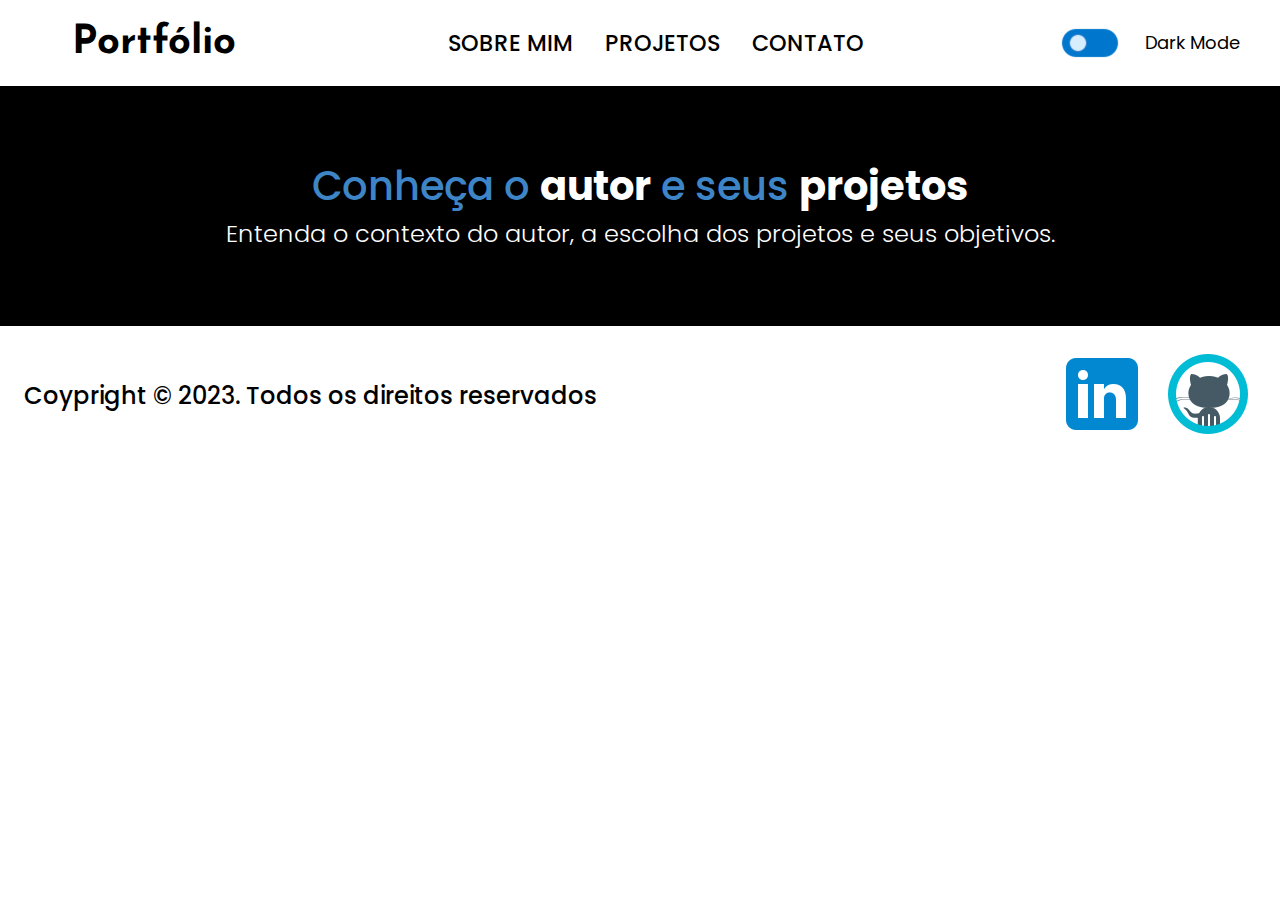
==== Portfolio_DiegoBraga/projetos.html @ caf37bba "Versões tablet e desktop, e início da página de projetos" ====
<!DOCTYPE html>
<html lang="pt-br">
<head>
    <meta charset="UTF-8">
    <meta http-equiv="X-UA-Compatible" content="IE=edge">
    <meta name="viewport" content="width=device-width, initial-scale=1.0">
    <title>Portfólio - Diego Braga</title>
    <link rel="stylesheet" href="reset.css"> 
    <link rel="stylesheet" href="https://unpkg.com/swiper@9/swiper-bundle.min.css"/>
    <link rel="stylesheet" href="styles/style.css">
</head>
<body>

<!--Parte sobre o Cabeçalho-->
    <!--Parte sobre o botão de interação na versão mobile-->
   <header class="cabecalho">
        <div class="container">
            <input type="checkbox" id = "menu" class="container_botao">
            <label for="menu" class="container_rotulo">
                <span class="cabeçalho__menu-hamburguer container_imagem"></span>
            </label>
            <ul class="lista_menu">
                <li class="lista_menu_item">
                    <a class = "lista_menu_link" href="#banner">Sobre Mim</a>
                </li>
                <hr>
                <li class="lista_menu_item">
                    <a class = "lista_menu_link" href="#principais_projetos">Projetos</a>
                </li>
                <hr>
                <li class="lista_menu_item">
                    <a class = "lista_menu_link" href="#contato">Contato</a>
                </li>
                <hr>
            </ul>
            
            <h1 class="container_titulo"><b class="container_titulo_negrito">Portfólio</b></h1>
        </div>

        <!--Parte sobre o botão de interação na versão tablet-->

        <ul class="opcoes">
            <li class="opcoes_item"><a class = "opcoes_link" href = "#banner">Sobre Mim</a></li>
            <!-- <input type="checkbox" id ="opcoes_menu" class = "opcoes_botao">
            <label for="opcoes_menu" class="opcoes_menu_rotulo">
                <li class="opcoes_item">Sobre</li>
            </label>--> 
            <!--<ul class="lista_menu">
                <li class="lista_menu_item">
                    <a class = "lista_menu_link" href="#">Programação</a>
                </li>
                <li class="lista_menu_item">
                    <a class = "lista_menu_link" href="#">Front-End</a>
                </li>
                <li class="lista_menu_item">
                    <a class = "lista_menu_link" href="#">Infraestrutura</a>
                </li>
                <li class="lista_menu_item">
                    <a class = "lista_menu_link" href="#">Business</a>
                </li>
                <li class="lista_menu_item">
                    <a class = "lista_menu_link" href="#">Design & UX</a>
                </li>
            </ul>->

            <!--Menu do modo tablet-->            
            <li class="opcoes_item"><a class = "opcoes_link" href = "#principais_projetos">Projetos</a></li>
            <li class="opcoes_item"><a class = "opcoes_link" href = "#contato">Contato</a></li>
        </ul>

        <!--Menu do modo mobile em formato de ícones-->  
        <div class="troca_dark">     
            <input type="button" id = "btn_dark">
            <label for="btn_dark" class="tema"></label>
            <h2 class="btn_texto">Dark Mode</h2>
        </div>
   </header>
   <main>
    <section class="objetivo" id ="banner">
        <h2 class="objetivo_titulo">Conheça o <b>autor</b> e seus <b>projetos</b></h2>
        <p class ="objetivo_texto">Entenda o contexto do autor, a escolha dos projetos e seus objetivos.</p>
    </section>
   </main>
   <footer class="rodape">

    <h2 class="rodape_titulo">Coypright &copy; 2023. Todos os direitos reservados</h2>
    <div class="rodape_imagens">
        <a  rel="nofollow" class = "rodape_mobile" href="https://www.linkedin.com/in/diego-braga-254960160/"><img src="imagens/linkedin.png"></a>
        <a  rel="nofollow" class = "rodape_mobile" href="https://github.com/diegobragagomes"><img src="imagens/github.png"></a>
        <a  rel="nofollow" class = "rodape_imagem rodape_tablet" href="https://www.linkedin.com/in/diego-braga-254960160/"><img src="imagens/icons8-linkedin-96.png"></a>
        <a rel="nofollow" class = "rodape_imagem rodape_tablet " href="https://github.com/diegobragagomes"><img src="imagens/icons8-github-96.png"></a>
    </div>
    
   </footer> 
<script src="js/main.js"></script>
</body>
</html>
---- Portfolio_DiegoBraga/styles/style.css ----
@charset "UTF-8";

@import url(header.css);

@import url(banner.css);

@import url(carrossel.css);

@import url(contato.css);

@import url(rodape.css);

@import url(objetivo.css);

@import url('https://fonts.googleapis.com/css2?family=Josefin+Sans:wght@400;700&family=Poppins:wght@300;400;500;700&display=swap');

:root{
    --cor_fundo:#FFFFFF;
    --cor_realce:#3d85c6;
    --cor_fundo2:#000000;
    
    --azul_degrade: linear-gradient(97.54deg, #002F52 35.49%, #326589 165.37%);

    --fonte_principal: 'Poppins', sans-serif;
    --fonte_secundaria: 'Josefin Sans',sans-serif;

    --menu_fechado: url(../imagens/MenuFechado.png);
    --menu_aberto: url(../imagens/MenuAberto.png);
    --icon: url("../imagens/off.png");
}  

html {
    width: 100vw;
    height: 100vh;
}

.dark_mode {
    --cor_fundo: black;
    --cor_fundo2: white ;
    --icon: url("../imagens/on.png");
    --menu_fechado: var(--menu_aberto);
}

body {
    background-color: var(--cor_fundo);
    font-family: var(--fonte_principal);
    font-size: 16px;
    font-weight: 400;
}
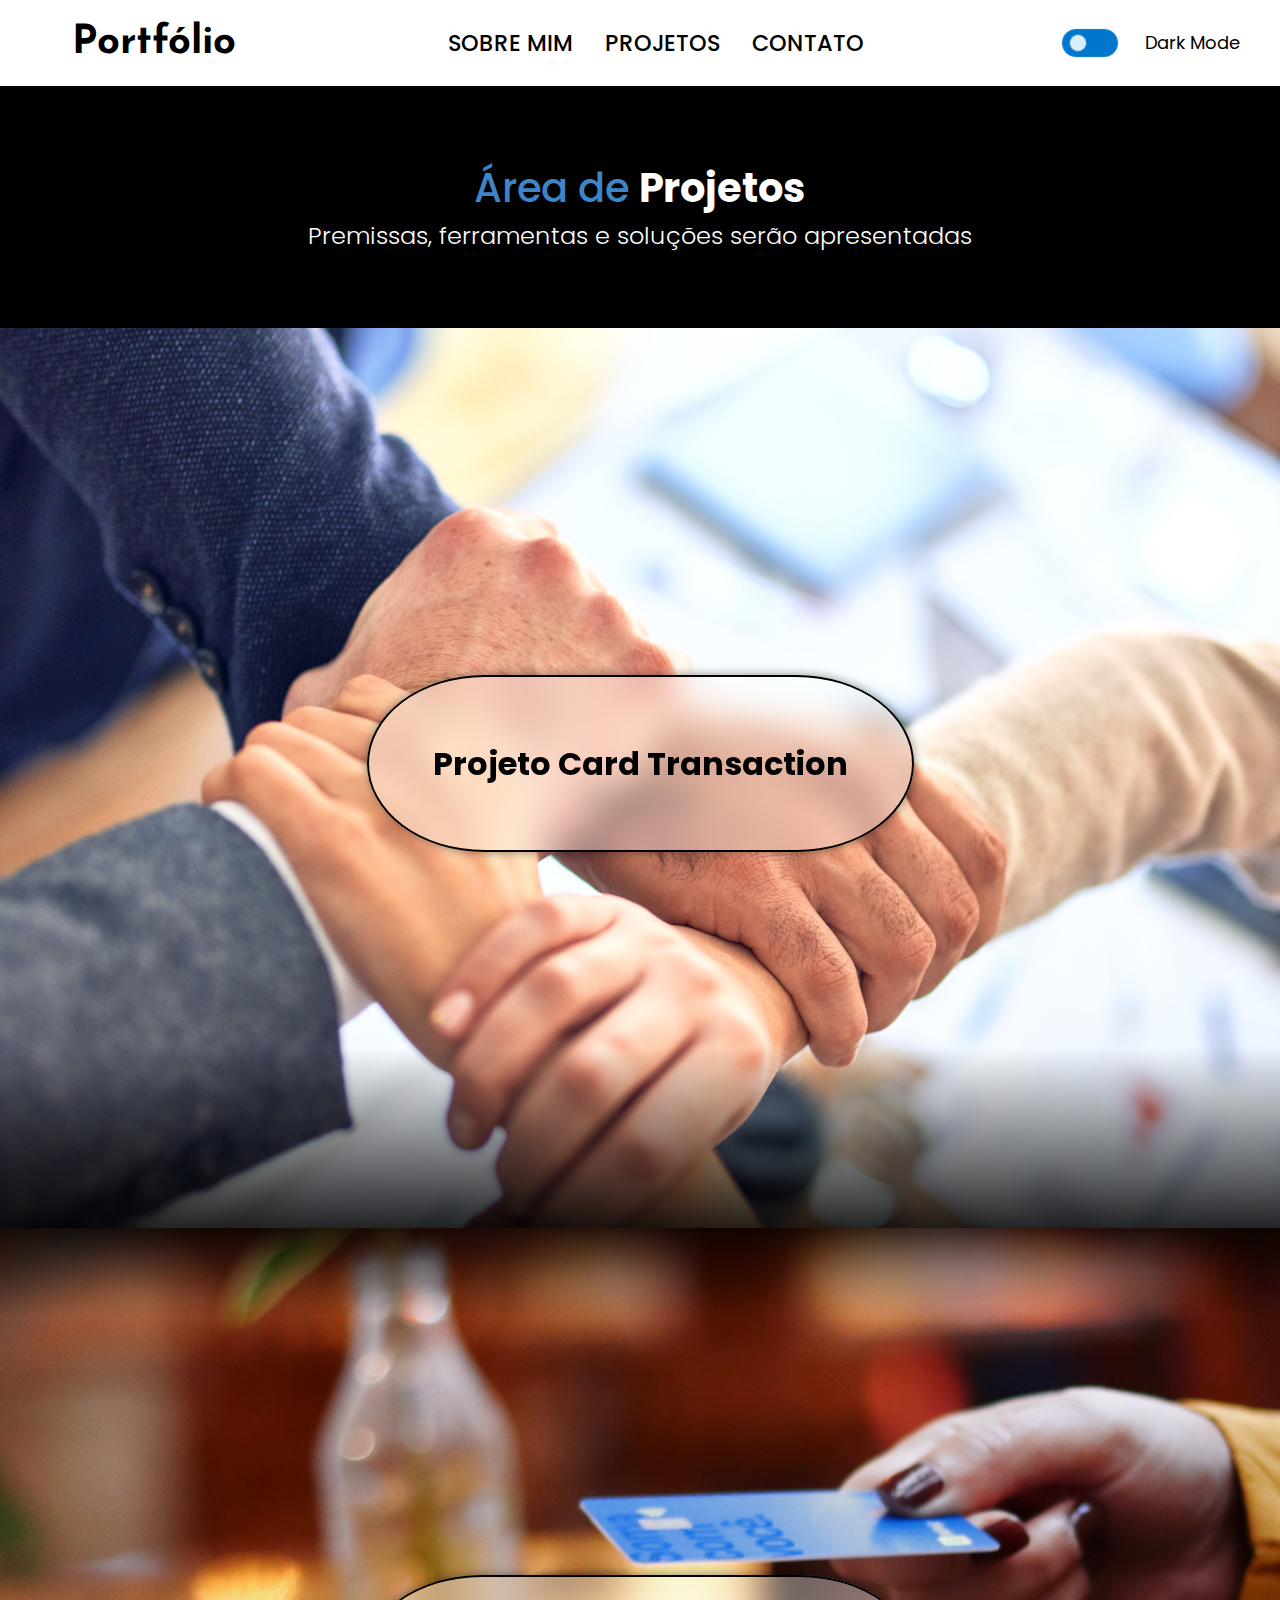
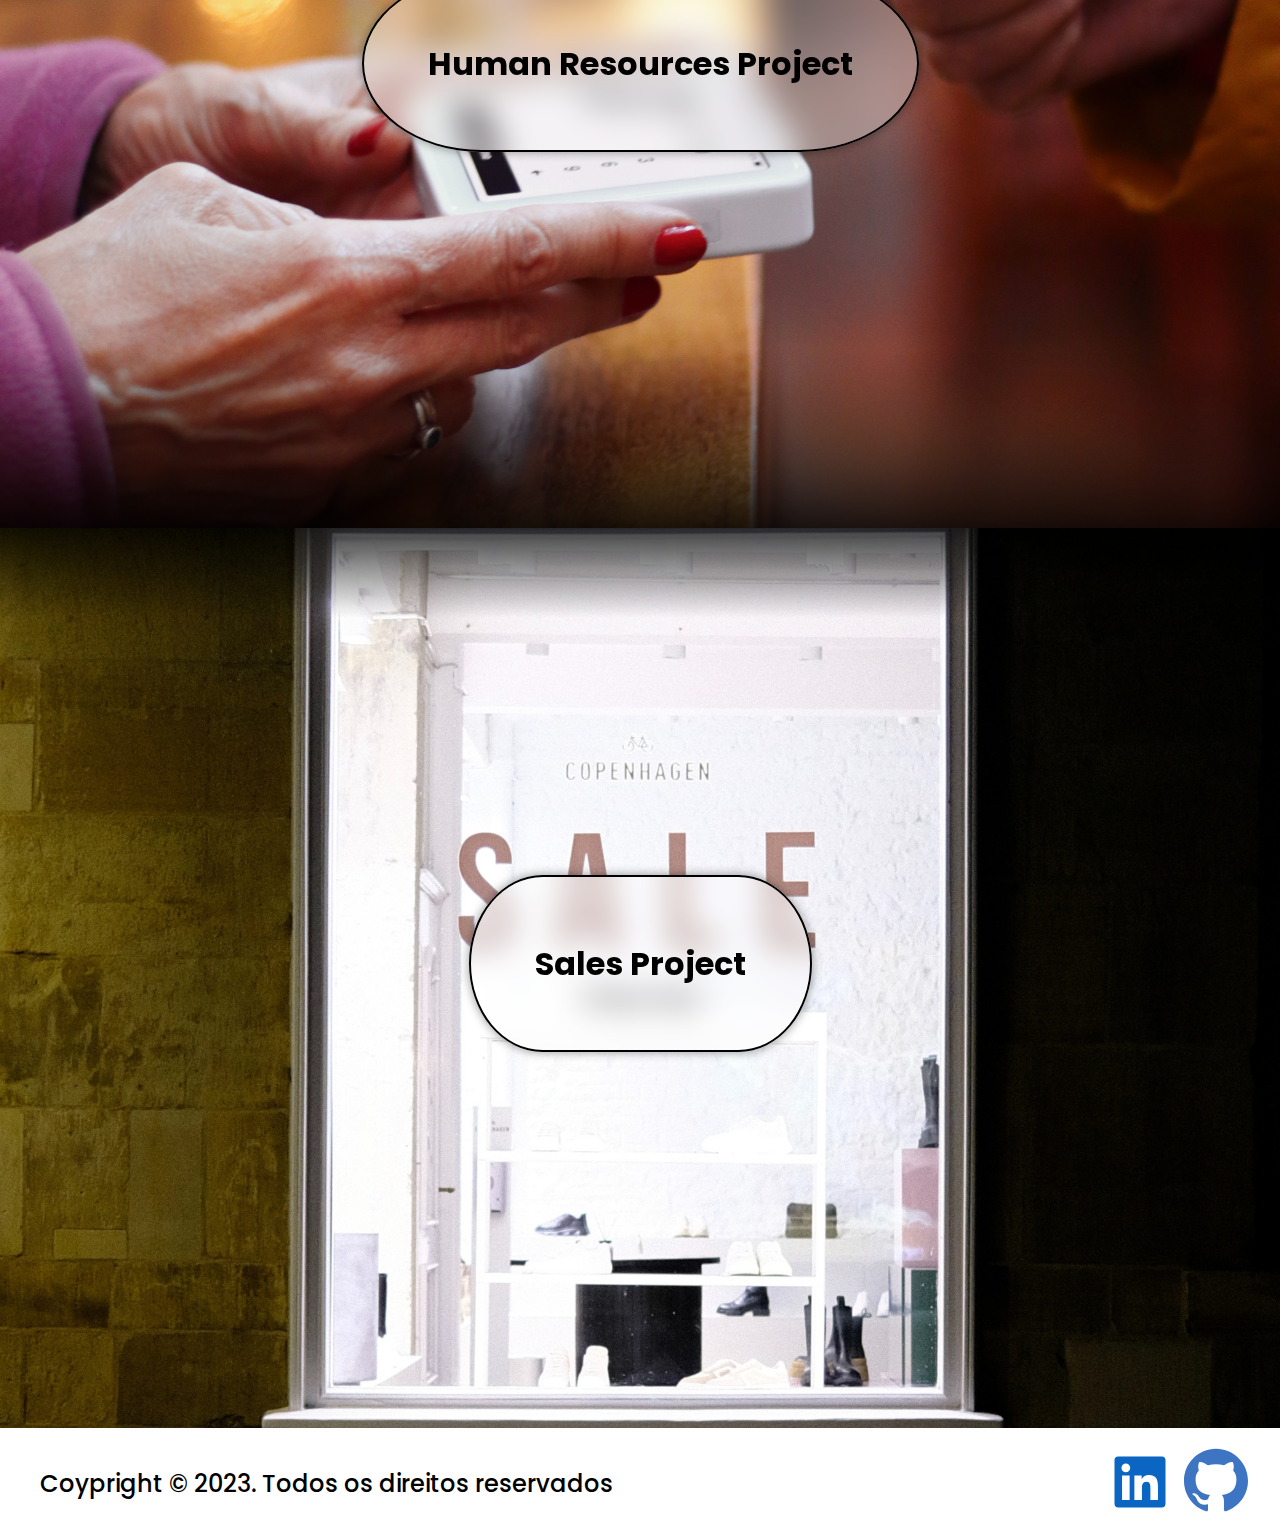
==== commit b2473e98: "Atualização do projeto : {Página de Projetos, Imagens, Parallax effect na versão tablet e desktop}" ====
--- a/Portfolio_DiegoBraga/projetos.html
+++ b/Portfolio_DiegoBraga/projetos.html
@@ -6,7 +6,6 @@
     <meta name="viewport" content="width=device-width, initial-scale=1.0">
     <title>Portfólio - Diego Braga</title>
     <link rel="stylesheet" href="reset.css"> 
-    <link rel="stylesheet" href="https://unpkg.com/swiper@9/swiper-bundle.min.css"/>
     <link rel="stylesheet" href="styles/style.css">
 </head>
 <body>
@@ -21,15 +20,15 @@
             </label>
             <ul class="lista_menu">
                 <li class="lista_menu_item">
-                    <a class = "lista_menu_link" href="#banner">Sobre Mim</a>
+                    <a class = "lista_menu_link" href="index.html">Sobre Mim</a>
                 </li>
                 <hr>
                 <li class="lista_menu_item">
-                    <a class = "lista_menu_link" href="#principais_projetos">Projetos</a>
+                    <a class = "lista_menu_link" href="projetos.html">Projetos</a>
                 </li>
                 <hr>
                 <li class="lista_menu_item">
-                    <a class = "lista_menu_link" href="#contato">Contato</a>
+                    <a class = "lista_menu_link" href="index.html#contato">Contato</a>
                 </li>
                 <hr>
             </ul>
@@ -40,7 +39,7 @@
         <!--Parte sobre o botão de interação na versão tablet-->
 
         <ul class="opcoes">
-            <li class="opcoes_item"><a class = "opcoes_link" href = "#banner">Sobre Mim</a></li>
+            <li class="opcoes_item"><a class = "opcoes_link" href = "index.html/#banner">Sobre Mim</a></li>
             <!-- <input type="checkbox" id ="opcoes_menu" class = "opcoes_botao">
             <label for="opcoes_menu" class="opcoes_menu_rotulo">
                 <li class="opcoes_item">Sobre</li>
@@ -64,8 +63,8 @@
             </ul>->
 
             <!--Menu do modo tablet-->            
-            <li class="opcoes_item"><a class = "opcoes_link" href = "#principais_projetos">Projetos</a></li>
-            <li class="opcoes_item"><a class = "opcoes_link" href = "#contato">Contato</a></li>
+            <li class="opcoes_item"><a class = "opcoes_link" href = "index.html/#principais_projetos">Projetos</a></li>
+            <li class="opcoes_item"><a class = "opcoes_link" href = "index.html/#contato">Contato</a></li>
         </ul>
 
         <!--Menu do modo mobile em formato de ícones-->  
@@ -77,9 +76,283 @@
    </header>
    <main>
     <section class="objetivo" id ="banner">
-        <h2 class="objetivo_titulo">Conheça o <b>autor</b> e seus <b>projetos</b></h2>
-        <p class ="objetivo_texto">Entenda o contexto do autor, a escolha dos projetos e seus objetivos.</p>
+        <h2 class="objetivo_titulo">Área de <b>Projetos</b></h2>
+        <p class ="objetivo_texto">Premissas, ferramentas e soluções serão apresentadas</p>
     </section>
+
+    
+    <section class="projeto_flip1" id = "projeto1">
+        <input type="checkbox" id = "botao_projeto" class="projeto_flip_botao">
+        <label for="botao_projeto" class="projeto_rotulo">
+             <span class = "projeto_botao1">Projeto Card Transaction</span>
+            <p class="projeto_indicacao1">Clique Aqui</p>
+            <span class="fechar_botao">&times;</span>
+        </label>
+        <div id="popup1" class="overlay">
+            <div class="card_projeto">
+                <h2 class="texto_principal_projeto">Premissas</h2>
+                <div class="content_projeto">
+                    <p class="texto_descricao_projeto">O projeto se trata sobre a Análise de Dados de um case de aluguel de bicicleta pela empresa Divvy em Chicago entre os anos de 2014 e 2017.</p>
+                    <p class="texto_descricao_projeto">O principal objetivo desse projeto é entender melhor o perfil situacional da utilização das bicicletas, o perfil do usuário e um pouco mais sobre as principais estações que são utilizadas por esses usuários.</p>
+                    <p class="texto_descricao_projeto indica_lista">Ao todo, o projeto foi separado em 3 fases:</p>
+                    <ul class="lista_item_projeto">
+                        <li class="item_projeto">Arquitetura de Dados</li>
+                        <li class="item_projeto">Entendimento e Processamento dos Dados</li>
+                        <li class="item_projeto">Análise dos Dados</li>
+                    </ul>
+                    <p class="texto_descricao_projeto indica_lista">Principais Ferramentas:</p>
+                    <ul class="lista_item_projeto">
+                        <li class="item_projeto">AWS</li>
+                        <li class="item_projeto">PySpark</li>
+                        <li class="item_projeto">SQL</li>
+                        <li class="item_projeto">Metabase</li>
+                    </ul>
+                </div>
+            </div>
+            <div class="card_projeto">
+                <h2 class="texto_principal_projeto">Arquitetura de Dados</h2>
+                <div class="content1">
+                    <p class="texto_descricao_projeto">Nessa etapa, o objetivo foi desenhar a arquitetura, isto é, o caminho pelo qual os dados partiriam desde o computador até a disponibilização para a ferramenta de visualização de dados. Abaixo, pode-se observar o desenho dessa arquitetura:</p>
+                    <img  class = "imagem_projeto" src="imagens/Credit_Card_Project.drawio.png" alt="Arquitetura dos Dados">
+                    <ul class="lista_item_projeto">
+                        <li class="item_projeto">Tudo se inicia com o download dos dados do case <a class = "link_projeto" href="https://www.kaggle.com/datasets/yingwurenjian/chicago-divvy-bicycle-sharing-data">Chicago Divvy</a> no Kaggle.</li>
+                        <li class="item_projeto">Após isso, os dados são inseridos em um bucket, chamado de Raw, no S3 dentro da AWS. Esses dados chegarão brutos, em .csv, e serão processados pelo EMR (Elastic Map Reduce) e serão salvos em .parquet em outro bucket no S3, chamado de Curated.</li>
+                        <li class="item_projeto">A partir desse dado em .parquet, haverá um acionamento de um crawler no Glue, responsável por entender a estrutura e o tipo dos dados, para catalogar como esses dados estão dispostos no arquivo e qual é o formato de cada uma das colunas.</li>
+                        <li class="item_projeto">Seguindo o caminho dos dados até a visualização, faz-se necessária a utilização do Redshift Spectrum, que permite a leitura de arquivos no S3 pelo Redshift ao se criarem schemas e tabelas externas, com o auxílio do catálogo prévio do Glue. A partir desse processo, os dados que foram catalogados no Glue e estão presentes no S3, podem ser lidos e disponibilizados no RedShift.</li>
+                        <li class="item_projeto">Por último, a ferramenta de visualização escolhida foi o Metabase, pelo fato de ser open source e trabalhar com o SQL, que é uma ferramenta que também buscava desenvolver e expor. Para que o Metabase pudesse funcionar, foi utilizado o Docker e a partir da imagem metabase/metabase rodando na porta 3000 do localhost, houve a possibilidade de utilização dele. A conexão no Metabase é feita de maneira bastante simples, conectando ao database do Redshift e fazendo queries a partir dele.</li>
+                    </ul>
+                    <p class="texto_descricao_projeto">Essa é uma arquitetura simples, mas cumpre o objetivo de se trabalhar quase inteiramente na nuvem, passando pelos processos de storage, processamento e disponibilização como um DW, pelo Redshift, até a conexão com a ferramenta de visualização, esta que poderia estar sendo utilizada num EC2, como um app no Elastic BeanStalk, numa app no Heruko, ou simplesmente na própria nuvem do Metabase, como seria o caso de uma versão online paga para o Power BI, Tableau e demais.</p>
+                </div>
+            </div>
+            <div class="card_projeto">
+                <h2 class="texto_principal_projeto">Entendimento e Processamento dos Dados</h2>
+                <div class="content1">
+                    <p class="texto_descricao_projeto">Esse case consiste em uma tabela única com 23 colunas, todas do tipo string, sendo:</p>
+                    <ul class="lista_item_projeto">
+                        <li class="item_projeto">trip_id : o ID da viagem</li>
+                        <li class="item_projeto">year : ano que ocorreu a determinada viagem</li>
+                        <li class="item_projeto">month : mês que ocorreu a determinada viagem</li>
+                        <li class="item_projeto">week: semana que ocorreu a determinada viagem</li>
+                        <li class="item_projeto">day: dia que ocorreu a determinada viagem</li>
+                        <li class="item_projeto">hour : hora que ocorreu a determinada viagem</li>
+                        <li class="item_projeto">user_type: tipo de cadastro do usuário</li>
+                        <li class="item_projeto">gender: gênero do usuário</li>
+                        <li class="item_projeto">starttime: horário de início da viagem</li>
+                        <li class="item_projeto">stoptime: horário de finalização da viagem</li>
+                        <li class="item_projeto">tripduration: duração da viagem</li>
+                        <li class="item_projeto">temperature: temperatura, em Fahrenheit, no momento da viagem</li>
+                        <li class="item_projeto">events: tempo (clima) no momento da viagem</li>
+                        <li class="item_projeto">from_station_id: ID da estação de origem</li>
+                        <li class="item_projeto">from_station_name: nome da estação de origem</li>
+                        <li class="item_projeto">latitude_start: latitude de origem</li>
+                        <li class="item_projeto">longitude_start: longitude de origem</li>
+                        <li class="item_projeto">dpcapacity_start: número de espaços para as bicicletas em cada estação de origem</li>
+                        <li class="item_projeto">to_station_id: ID da estação de chegada</li>
+                        <li class="item_projeto">to_station_name: nome da estação de chegada</li>
+                        <li class="item_projeto">latitude_end: latitude de chegada</li>
+                        <li class="item_projeto">longitude_end: longitude de chegada</li>
+                        <li class="item_projeto">dpcapacity_end: número de espaços para as bicicletas em cada estação de chegada</li>
+                    </ul>
+                    <p class="texto_descricao_projeto">Sabendo-se disso, a arquivo .csv, localizado no bucket Raw, foi processado no EMR, utilizando Pyspark, no Jupyter Notebook.</p>
+                    <p class="texto_descricao_projeto">Buscou-se apenas o mínimo para a possível visualização posterior, sendo verificada a existência de nulos, que comprovou que não havia nulos nessa tabela.</p>
+                    <p class="texto_descricao_projeto">Depois, houve a alteração dos tipos de dados das colunas, já que algumas deveriam ser numéricas e outras no formato de timestamp, como no caso do starttime e stoptime.</p>
+                    <p class="texto_descricao_projeto">Ao final dessa etapa, foi gerado um novo arquivo, nesse caso .parquet e ele foi salvo em outro bucket, chamado Curated.</p>
+                </div>
+            </div>
+            <div class="card_projeto">
+                <h2 class="texto_principal_projeto">Análise dos Dados</h2>
+                <div class="content1">
+                    <p class="texto_descricao_projeto">Com os dados disponíveis no RedShift , conecta-se ao Metabase e o foco se vira para a análise em si. Com isso, alguns cruzamentos entre os dados foram realizados para bucar extrair informações relevantes, entre eles:</p>
+                    <p class="texto_descricao_projeto indice_analise"><strong>1 - Quantidade de utilizações por ano </strong> </p>
+                    <img  class = "imagem_projeto" src="imagens/1 -Quantidade_de_utilizações_por_ano.png" alt="Quantidade de utilizações por ano">
+                    <p class="texto_descricao_projeto">O gráfico demonstra a variação da quantidade de utilização do serviço ao longo dos anos. A partir dele, pode-se notar um aumento gradativo ao longo dos anos, sendo 2017 correspondente a quase o dobre de utilizações de 2014.</p>
+                    <p class="texto_descricao_projeto indice_analise"><strong>2 - Quantidade de utilizações por mês e pela média da temperatura</strong></p>
+                    <img  class = "imagem_projeto" src="imagens/2 - Quantidade_de_utilizações_pelo_mês_e_pela_média_e_temperatura.png" alt="Quantidade de utilizações por mês e pela média da temperatura">
+                    <p class="texto_descricao_projeto">Pode-se perceber ao observar o gráfico que conforme a média de temperatura aumenta, o que parece ser ali o final da primavera até o final do verão, as pessoas tendem a utilizar mais o serviço. Isso pode se perceber empiricamente em locais frios como o caso de Chicago, já que com as baixas temperaturas, atividades ao ar livre se tornam mais raras, retirando da lista atividades que dependam do frio.</p>
+                    <p class="texto_descricao_projeto">Logo, é intuito que a empresa que coordena o serviço foque mais sua estratégia nesses meses, já que a menos que ela não conseguirá com o fator externo, que no caso é o climático.</p>
+                    <p class="texto_descricao_projeto indice_analise"><strong>3 - Quantidade de utilizações por mês, pela média de temperatura e pela média da duração da viagem</strong></p>
+                    <img  class = "imagem_projeto" src="imagens/3 - Quantidade_de utilizações_pelo mês_pela_média_de_temperatura_e_pela_média_de_duração_da_viagem.png" alt="Quantidade de utilizações por mês, pela média de temperatura e pela média da duração da viagem">
+                    <p class="texto_descricao_projeto">Seguindo com a análise da utilização pela temperatura, agora há a adição de mais um fator, que é a média da duração da viagem. Cruzando os dados das 3 colunas conjuntamente, é possível perceber que assim como a quantidade de utilizações, o tempo média da duração da viagem também é aumentado no período de maiores médias de temperatura. Sendo, cerca de quase 30% maior em períodos mais quente quando comparado aos períodos mais frios.</p>
+                    <p class="texto_descricao_projeto">Isso reforça o foco nesse período mais quente, que se estende desde maio até setembro, aproximadamente.</p>
+                    <p class="texto_descricao_projeto indice_analise"><strong>4 - Quantidade de utilizações pelo dia da semana</strong></p>
+                    <img  class = "imagem_projeto" src="imagens/4 - Quantidade_de_utilizações_pelo_dia_da_semana.png" alt="Quantidade de utilizações pelo dia da semana">
+                    <p class="texto_descricao_projeto">Esse e o próximo gráficos destacarão a relação da utilização das utilizações pelos dias e horas específicos para tentar entender um perfil. Nesse primeiro, pode-se notar uma característica interessante, as utilizações são cerca de 50% superiores em dias de semana que em finais de semana. O que poderia sugerir um efeito de utilização maior com a finalidade de deslocamento para o trabalho ou eventos sociais durante a semana.</p>
+                    <p class="texto_descricao_projeto indice_analise"><strong>5 - Quantidade de utilizações pela hora do dia</strong></p>
+                    <img  class = "imagem_projeto" src="imagens/5 - Quantidade_de_utilizações_pela_hora_do_dia.png" alt="Quantidade de utilizações pela hora do dia">
+                    <p class="texto_descricao_projeto">Continuando a análise do gráfico anterior, a premissa da utilização com a finalidade do trabalho é reforçada por esse gráfico, já que os horários de maior pico de utilização são entre 8-10 h e 16 - 18 h.</p>
+                    <p class="texto_descricao_projeto">Analisando essas possibilidades, uma possível campanha de marketing ou descontos para aumentar a quantidade em horários de menores incidências poderiam ser interessantes.</p>
+                    <p class="texto_descricao_projeto indice_analise"><strong>6 - Quantidade de utilizações de acordo com o tempo (clima) do dia</strong></p>
+                    <img  class = "imagem_projeto" src="imagens/6 - Quantidade_de_utilizações_por_como_estava_o_tempo_no_dia.png" alt="Quantidade de utilizações de acordo com o tempo (clima) do dia">
+                    <p class="texto_descricao_projeto">O gráfico demonstra que a esmagadora maioria dos dias de utilização são dias nublados, o que ajuda a dedução de que a influência na utilização por conta de o tempo estar bonito ou não estar o mais apropriado é pequena ou nula.</p>
+                    <p class="texto_descricao_projeto indice_analise"><strong>7 - Quantidade de utilizações por gênero</strong></p>
+                    <img  class = "imagem_projeto" src="imagens/7 - Quantidade_de_utilizações_pelo_gênero.png" alt="Quantidade de utilizações por gênero">
+                    <p class="texto_descricao_projeto">Nota-se que a grande maioria das utilizações é realizada por homens. Seguindo-se a premissa que as utilizações tem seu foco no deslocamento para o trabalho, poderia se pensar, hipoteticamente, na possibilidade da mobilidade pela diferença na vestimenta entre homens e mulheres, principalmente em um ambiente formal. Ou ainda no fator segurança, por se tratar de uma cidade grande. Nesse caso, apenas hipóteses, que deveriam ser avaliadas para buscar soluções afim de aproximar o público feminino.</p>
+                    <p class="texto_descricao_projeto indice_analise"><strong>8 - Quantidade de utilizações por tipo de usuário</strong></p>
+                    <img  class = "imagem_projeto" src="imagens/8 - Quantidade_de_utilizações_por_tipo_de_usuário.png" alt="Quantidade de utilizações por tipo de usuário">
+                    <p class="texto_descricao_projeto">O gráfico implica que mais de 90% dos usuários são inscritos, isso pode implicar que a política de inscritos está funcionando e poderia ser melhor explorada e/ou as outras opções poderiam ser melhores exploradas ou descartadas. Os casos teriam que ser melhor abordados para se chegar na melhor política possível.</p>
+                    <p class="texto_descricao_projeto indice_analise"><strong>9 - 10 estações de partida com maior movimento</strong></p>
+                    <img  class = "imagem_projeto" src="imagens/9 - 10_estações_de_partida_com_maior_movimento.png" alt="10 estações de partida com maior movimento">
+                    <p class="texto_descricao_projeto indice_analise"><strong>10 - 10 estações de chegada com maior movimento</strong></p>
+                    <img  class = "imagem_projeto" src="imagens/10 - 10_estações_de_chegada_com_maior_movimento.png" alt="10 estações de chegada com maior movimento">
+                    <p class="texto_descricao_projeto">O cruzamento dos dados geram, nesses gráficos, as 10 melhores possibilidades de investimento em uma oferta maior de bicicletas, visto que elas possuem maior volume de utilizações. Ainda mais, as 4 estações com maior volume de utilizações são as mesmas tanto para partida como chegada, o que poderia se explicar pela proximidade de grandes centros corporativos.</p>
+                    <p class="texto_descricao_projeto">Mas, o foco deve se dar no quesito que por apresentarem um grande volume, uma maior oferta pode gerar maior número de utilizações e com isso maior retorno.</p>
+                </div>
+            </div>
+            <div class="card_projeto">
+                <h2 class="texto_principal_projeto">Conclusão</h2>
+                <div class="content1">
+                    <p class="texto_descricao_projeto">O projeto foi elaborado tendo a premissa de avaliar, a partir dos dados, a relação entre as utilizações, perfil e as estações, buscando entender melhor sobre possíveis melhoras em estratégias e ofertas de serviço. Para isso, foram utilizadas ferramentas, tais como Pyspark, SQL, AWS, Metabase para auxiliar na resposta desses questionamentos.</p>
+                    <p class="texto_descricao_projeto">Após o trabalho com os dados e a análise, nota-se que o principal perfil dos usuários é de homens, inscritos, provavelmente utilizando para trabalho, entre 8-10 e 16-18, com utilizações maiores em períodos quentes (como final da primavera e verão), focados principalmente em 5 grandes estações, seja para partida ou para chegada.</p>
+                    <p class="texto_descricao_projeto">Isso ajuda a entender o usuário atual, gerar personas melhores para o marketing e pensar em possíveis políticas e estratégicas de marketing, como a decisão de focar em ganhar um volume maior de usuárias femininas ou de tentar aumentar o público em horários de menor incidência de utilização através de campanhas de marketing mais efetivas ou descontos. Por final, mas não menos importantes, uma possível estratégia de um aumento de oferta nas principais estações de partida e chegada, dados os volumes apresentados.</p>
+                    <p class="texto_descricao_projeto">Com o intuito de avançar com a ideia do projeto, poderia se gerar uma discussão e avaliar alguns indicadores (KPIs) para que fossem observados ao longo do tempo e que pudessem estar disponíveis em um dashboard, que poderia ser gerado no próprio Metabase (ou outra ferramenta de visualiação).</p>
+                </div>
+            </div>
+        </div>
+    </section>
+
+    <section class="projeto_flip2" id = "projeto2">
+        <input type="checkbox" id = "botao_projeto2" class="projeto_flip_botao2">
+        <label for="botao_projeto2" class="projeto_rotulo2">
+            <span class = "projeto_botao2">Human Resources Project</span>
+            <p class="projeto_indicacao2">Clique Aqui</p>
+            <span class="fechar_botao2">&times;</span>
+        </label> 
+        <div id="popup2" class="overlay2">
+            <div class="card_projeto">
+                <h2>Teste</h2>
+                <div class="content1">
+                    <p>Lorem ipsum dolor sit amet consectetur, adipisicing elit. Blanditiis est assumenda vero amet suscipit quisquam quaerat labore molestias. Quisquam nisi accusamus ab itaque placeat, voluptates saepe nihil labore tempora consequuntur.</p>
+                </div>
+                <h2>Teste</h2>
+                <div class="content1">
+                    <p>Lorem ipsum dolor sit amet consectetur, adipisicing elit. Blanditiis est assumenda vero amet suscipit quisquam quaerat labore molestias. Quisquam nisi accusamus ab itaque placeat, voluptates saepe nihil labore tempora consequuntur.</p>
+                </div>
+            </div>
+            <div class="card_projeto">
+                <h2>Teste</h2>
+                <div class="content1">
+                    <p>Lorem ipsum dolor sit amet consectetur, adipisicing elit. Blanditiis est assumenda vero amet suscipit quisquam quaerat labore molestias. Quisquam nisi accusamus ab itaque placeat, voluptates saepe nihil labore tempora consequuntur.</p>
+                </div>
+                <h2>Teste</h2>
+                <div class="content1">
+                    <p>Lorem ipsum dolor sit amet consectetur, adipisicing elit. Blanditiis est assumenda vero amet suscipit quisquam quaerat labore molestias. Quisquam nisi accusamus ab itaque placeat, voluptates saepe nihil labore tempora consequuntur.</p>
+                </div>
+            </div>
+            <div class="card_projeto">
+                <h2>Teste</h2>
+                <div class="content1">
+                    <p>Lorem ipsum dolor sit amet consectetur, adipisicing elit. Blanditiis est assumenda vero amet suscipit quisquam quaerat labore molestias. Quisquam nisi accusamus ab itaque placeat, voluptates saepe nihil labore tempora consequuntur.</p>
+                </div>
+                <h2>Teste</h2>
+                <div class="content1">
+                    <p>Lorem ipsum dolor sit amet consectetur, adipisicing elit. Blanditiis est assumenda vero amet suscipit quisquam quaerat labore molestias. Quisquam nisi accusamus ab itaque placeat, voluptates saepe nihil labore tempora consequuntur.</p>
+                </div>
+            </div>
+            <div class="card_projeto">
+                <h2>Teste</h2>
+                <div class="content1">
+                    <p>Lorem ipsum dolor sit amet consectetur, adipisicing elit. Blanditiis est assumenda vero amet suscipit quisquam quaerat labore molestias. Quisquam nisi accusamus ab itaque placeat, voluptates saepe nihil labore tempora consequuntur.</p>
+                </div>
+                <h2>Teste</h2>
+                <div class="content1">
+                    <p>Lorem ipsum dolor sit amet consectetur, adipisicing elit. Blanditiis est assumenda vero amet suscipit quisquam quaerat labore molestias. Quisquam nisi accusamus ab itaque placeat, voluptates saepe nihil labore tempora consequuntur.</p>
+                </div>
+            </div>
+            <div class="card_projeto">
+                <h2>Teste</h2>
+                <div class="content1">
+                    <p>Lorem ipsum dolor sit amet consectetur, adipisicing elit. Blanditiis est assumenda vero amet suscipit quisquam quaerat labore molestias. Quisquam nisi accusamus ab itaque placeat, voluptates saepe nihil labore tempora consequuntur.</p>
+                </div>
+                <h2>Teste</h2>
+                <div class="content1">
+                    <p>Lorem ipsum dolor sit amet consectetur, adipisicing elit. Blanditiis est assumenda vero amet suscipit quisquam quaerat labore molestias. Quisquam nisi accusamus ab itaque placeat, voluptates saepe nihil labore tempora consequuntur.</p>
+                </div>
+            </div>
+            <div class="card_projeto">
+                <h2>Teste</h2>
+                <div class="content1">
+                    <p>Lorem ipsum dolor sit amet consectetur, adipisicing elit. Blanditiis est assumenda vero amet suscipit quisquam quaerat labore molestias. Quisquam nisi accusamus ab itaque placeat, voluptates saepe nihil labore tempora consequuntur.</p>
+                </div>
+                <h2>Teste</h2>
+                <div class="content1">
+                    <p>Lorem ipsum dolor sit amet consectetur, adipisicing elit. Blanditiis est assumenda vero amet suscipit quisquam quaerat labore molestias. Quisquam nisi accusamus ab itaque placeat, voluptates saepe nihil labore tempora consequuntur.</p>
+                </div>
+            </div>
+        </div>
+    </section>
+
+    <section class="projeto_flip3" id = "projeto3">
+        <input type="checkbox" id = "botao_projeto3" class="projeto_flip_botao3">
+        <label for="botao_projeto3" class="projeto_rotulo3">
+            <span class = "projeto_botao3">Sales Project</span>
+            <p class="projeto_indicacao3">Clique Aqui</p>
+            <span class="fechar_botao3">&times;</span>
+        </label> 
+        <div id="popup3" class="overlay3">
+            <div class="card_projeto">
+                <h2>Teste</h2>
+                <div class="content1">
+                    <p>Lorem ipsum dolor sit amet consectetur, adipisicing elit. Blanditiis est assumenda vero amet suscipit quisquam quaerat labore molestias. Quisquam nisi accusamus ab itaque placeat, voluptates saepe nihil labore tempora consequuntur.</p>
+                </div>
+                <h2>Teste</h2>
+                <div class="content1">
+                    <p>Lorem ipsum dolor sit amet consectetur, adipisicing elit. Blanditiis est assumenda vero amet suscipit quisquam quaerat labore molestias. Quisquam nisi accusamus ab itaque placeat, voluptates saepe nihil labore tempora consequuntur.</p>
+                </div>
+            </div>
+            <div class="card_projeto">
+                <h2>Teste</h2>
+                <div class="content1">
+                    <p>Lorem ipsum dolor sit amet consectetur, adipisicing elit. Blanditiis est assumenda vero amet suscipit quisquam quaerat labore molestias. Quisquam nisi accusamus ab itaque placeat, voluptates saepe nihil labore tempora consequuntur.</p>
+                </div>
+                <h2>Teste</h2>
+                <div class="content1">
+                    <p>Lorem ipsum dolor sit amet consectetur, adipisicing elit. Blanditiis est assumenda vero amet suscipit quisquam quaerat labore molestias. Quisquam nisi accusamus ab itaque placeat, voluptates saepe nihil labore tempora consequuntur.</p>
+                </div>
+            </div>
+            <div class="card_projeto">
+                <h2>Teste</h2>
+                <div class="content1">
+                    <p>Lorem ipsum dolor sit amet consectetur, adipisicing elit. Blanditiis est assumenda vero amet suscipit quisquam quaerat labore molestias. Quisquam nisi accusamus ab itaque placeat, voluptates saepe nihil labore tempora consequuntur.</p>
+                </div>
+                <h2>Teste</h2>
+                <div class="content1">
+                    <p>Lorem ipsum dolor sit amet consectetur, adipisicing elit. Blanditiis est assumenda vero amet suscipit quisquam quaerat labore molestias. Quisquam nisi accusamus ab itaque placeat, voluptates saepe nihil labore tempora consequuntur.</p>
+                </div>
+            </div>
+            <div class="card_projeto">
+                <h2>Teste</h2>
+                <div class="content1">
+                    <p>Lorem ipsum dolor sit amet consectetur, adipisicing elit. Blanditiis est assumenda vero amet suscipit quisquam quaerat labore molestias. Quisquam nisi accusamus ab itaque placeat, voluptates saepe nihil labore tempora consequuntur.</p>
+                </div>
+                <h2>Teste</h2>
+                <div class="content1">
+                    <p>Lorem ipsum dolor sit amet consectetur, adipisicing elit. Blanditiis est assumenda vero amet suscipit quisquam quaerat labore molestias. Quisquam nisi accusamus ab itaque placeat, voluptates saepe nihil labore tempora consequuntur.</p>
+                </div>
+            </div>
+            <div class="card_projeto">
+                <h2>Teste</h2>
+                <div class="content1">
+                    <p>Lorem ipsum dolor sit amet consectetur, adipisicing elit. Blanditiis est assumenda vero amet suscipit quisquam quaerat labore molestias. Quisquam nisi accusamus ab itaque placeat, voluptates saepe nihil labore tempora consequuntur.</p>
+                </div>
+                <h2>Teste</h2>
+                <div class="content1">
+                    <p>Lorem ipsum dolor sit amet consectetur, adipisicing elit. Blanditiis est assumenda vero amet suscipit quisquam quaerat labore molestias. Quisquam nisi accusamus ab itaque placeat, voluptates saepe nihil labore tempora consequuntur.</p>
+                </div>
+            </div>
+            <div class="card_projeto">
+                <h2>Teste</h2>
+                <div class="content1">
+                    <p>Lorem ipsum dolor sit amet consectetur, adipisicing elit. Blanditiis est assumenda vero amet suscipit quisquam quaerat labore molestias. Quisquam nisi accusamus ab itaque placeat, voluptates saepe nihil labore tempora consequuntur.</p>
+                </div>
+                <h2>Teste</h2>
+                <div class="content1">
+                    <p>Lorem ipsum dolor sit amet consectetur, adipisicing elit. Blanditiis est assumenda vero amet suscipit quisquam quaerat labore molestias. Quisquam nisi accusamus ab itaque placeat, voluptates saepe nihil labore tempora consequuntur.</p>
+                </div>
+            </div>
+        </div>
+    </section>
+
+
    </main>
    <footer class="rodape">
 
@@ -87,11 +360,12 @@
     <div class="rodape_imagens">
         <a  rel="nofollow" class = "rodape_mobile" href="https://www.linkedin.com/in/diego-braga-254960160/"><img src="imagens/linkedin.png"></a>
         <a  rel="nofollow" class = "rodape_mobile" href="https://github.com/diegobragagomes"><img src="imagens/github.png"></a>
-        <a  rel="nofollow" class = "rodape_imagem rodape_tablet" href="https://www.linkedin.com/in/diego-braga-254960160/"><img src="imagens/icons8-linkedin-96.png"></a>
-        <a rel="nofollow" class = "rodape_imagem rodape_tablet " href="https://github.com/diegobragagomes"><img src="imagens/icons8-github-96.png"></a>
+        <a  rel="nofollow" class = "rodape_imagem rodape_tablet" href="https://www.linkedin.com/in/diego-braga-254960160/"><img src="imagens/linkedin-svgrepo-com_68px.svg"></a>
+        <a rel="nofollow" class = "rodape_imagem rodape_tablet " href="https://github.com/diegobragagomes"><img src="imagens/github-color-svgrepo-com_68px.svg"></a>
     </div>
     
    </footer> 
-<script src="js/main.js"></script>
+<script src="js/projetos.js"></script>
+<script src = "js/main.js"></script>
 </body>
 </html>--- a/Portfolio_DiegoBraga/styles/style.css
+++ b/Portfolio_DiegoBraga/styles/style.css
@@ -12,12 +12,15 @@
 
 @import url(objetivo.css);
 
+@import url(projeto_descricao.css);
+
 @import url('https://fonts.googleapis.com/css2?family=Josefin+Sans:wght@400;700&family=Poppins:wght@300;400;500;700&display=swap');
 
 :root{
     --cor_fundo:#FFFFFF;
     --cor_realce:#3d85c6;
     --cor_fundo2:#000000;
+
     
     --azul_degrade: linear-gradient(97.54deg, #002F52 35.49%, #326589 165.37%);
 
@@ -30,8 +33,8 @@
 }  
 
 html {
-    width: 100vw;
-    height: 100vh;
+    width: 100%;
+    height: 100%;
 }
 
 .dark_mode {
@@ -46,6 +49,6 @@
     font-family: var(--fonte_principal);
     font-size: 16px;
     font-weight: 400;
+    overflow-x: hidden;
 }
 
-
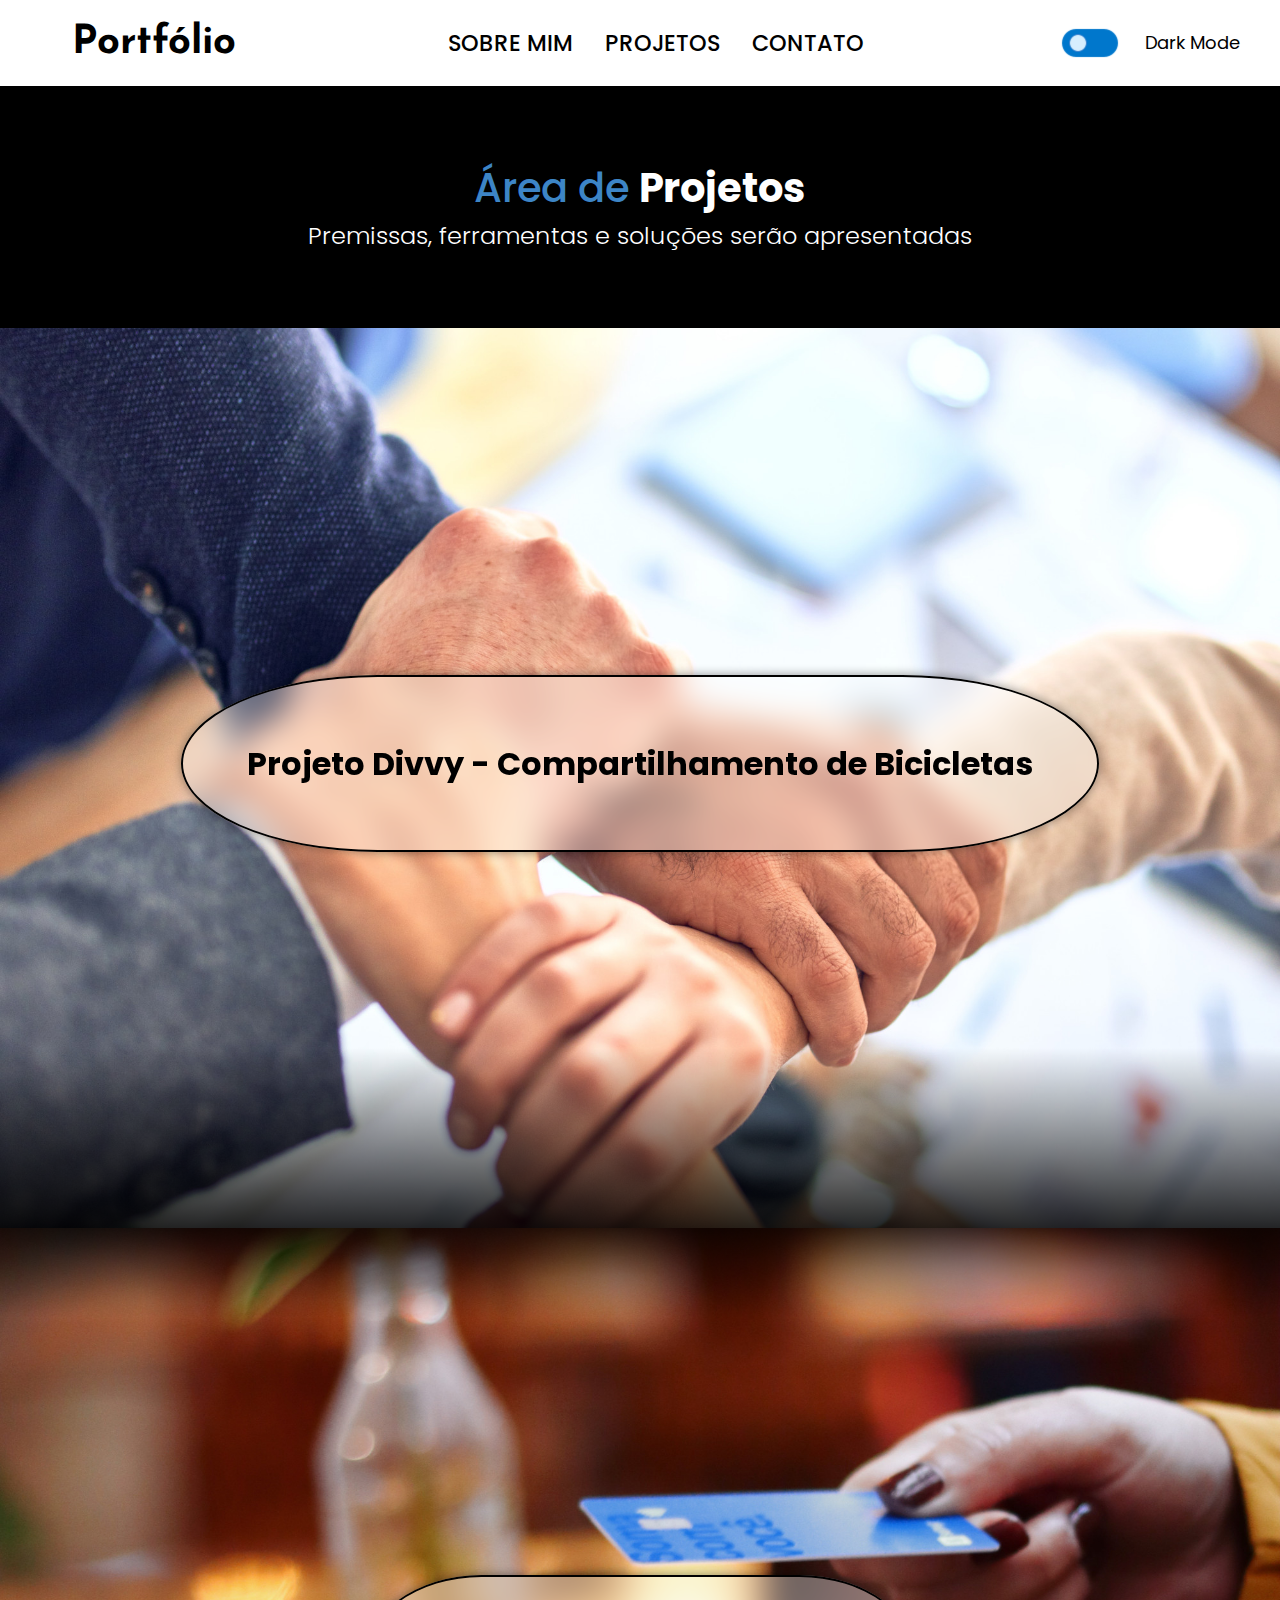
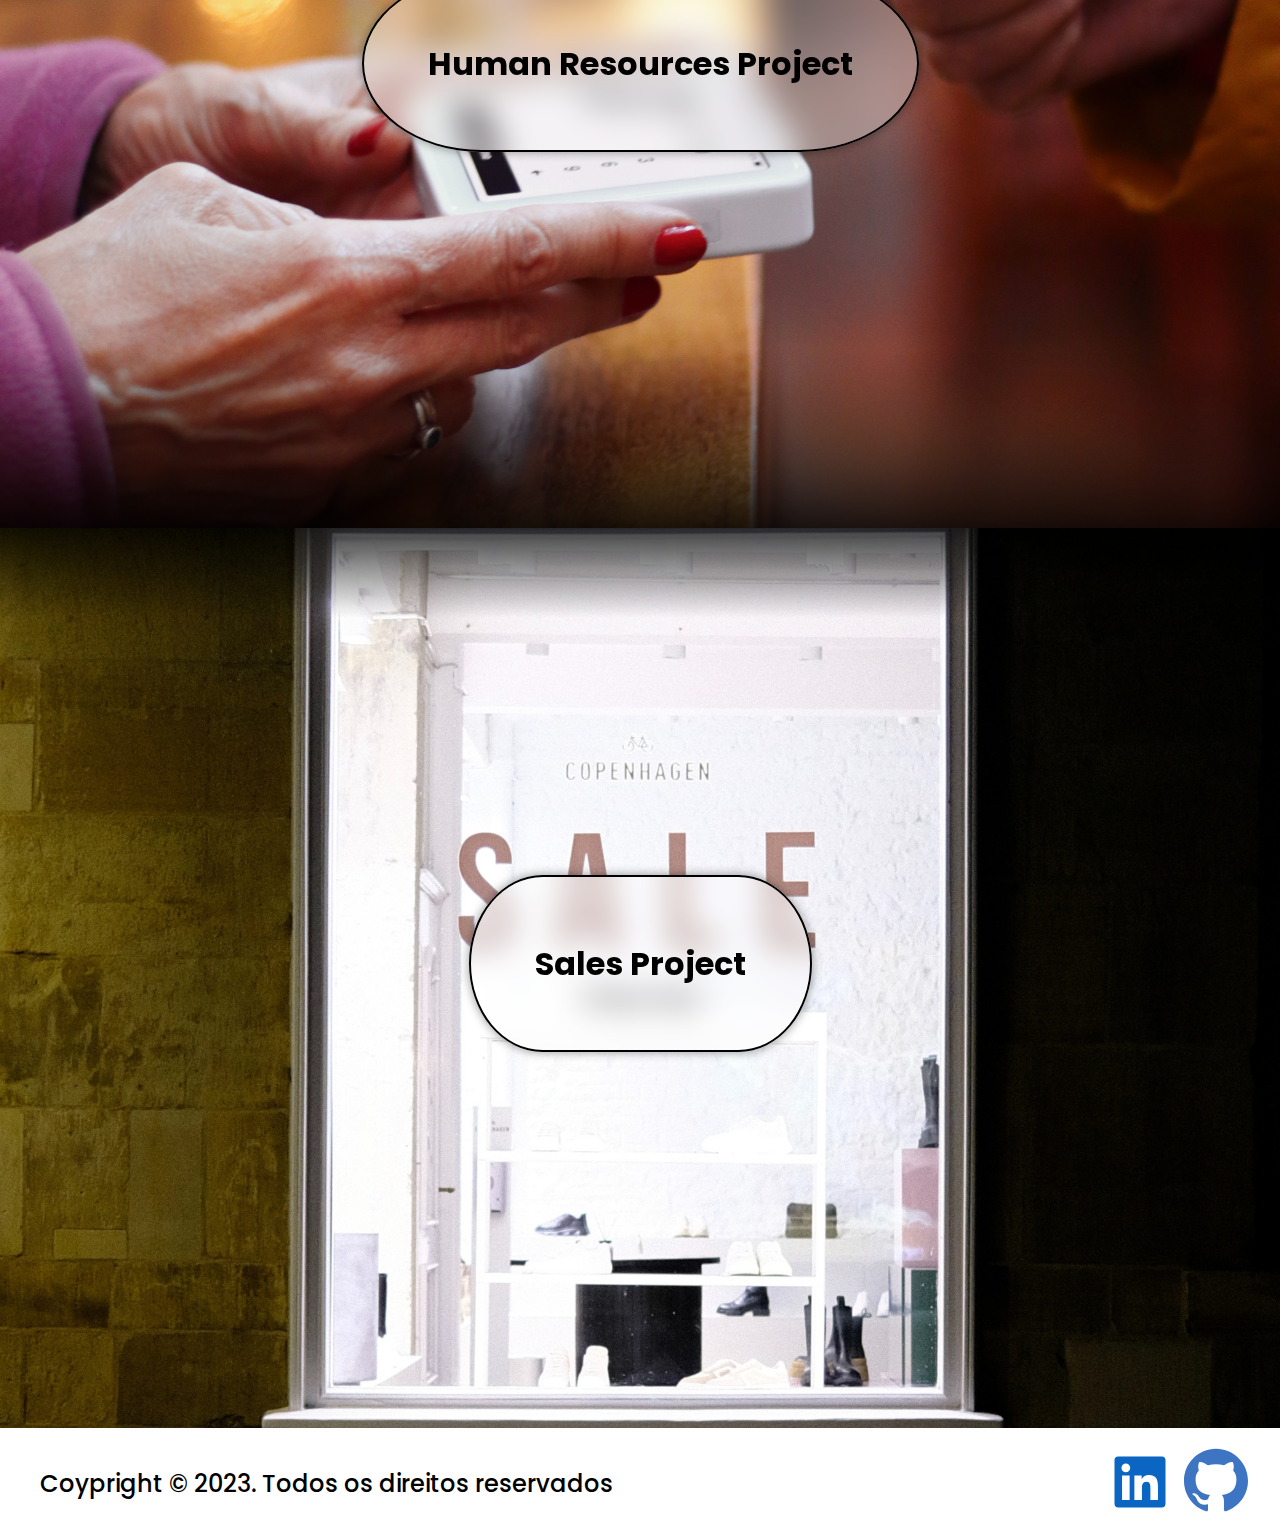
==== commit 837854b3: "..." ====
--- a/Portfolio_DiegoBraga/projetos.html
+++ b/Portfolio_DiegoBraga/projetos.html
@@ -39,7 +39,7 @@
         <!--Parte sobre o botão de interação na versão tablet-->
 
         <ul class="opcoes">
-            <li class="opcoes_item"><a class = "opcoes_link" href = "index.html/#banner">Sobre Mim</a></li>
+            <li class="opcoes_item"><a class = "opcoes_link" href = "index.html#banner">Sobre Mim</a></li>
             <!-- <input type="checkbox" id ="opcoes_menu" class = "opcoes_botao">
             <label for="opcoes_menu" class="opcoes_menu_rotulo">
                 <li class="opcoes_item">Sobre</li>
@@ -63,8 +63,8 @@
             </ul>->
 
             <!--Menu do modo tablet-->            
-            <li class="opcoes_item"><a class = "opcoes_link" href = "index.html/#principais_projetos">Projetos</a></li>
-            <li class="opcoes_item"><a class = "opcoes_link" href = "index.html/#contato">Contato</a></li>
+            <li class="opcoes_item"><a class = "opcoes_link" href = "projetos.html">Projetos</a></li>
+            <li class="opcoes_item"><a class = "opcoes_link" href = "index.html#contato">Contato</a></li>
         </ul>
 
         <!--Menu do modo mobile em formato de ícones-->  
@@ -84,7 +84,7 @@
     <section class="projeto_flip1" id = "projeto1">
         <input type="checkbox" id = "botao_projeto" class="projeto_flip_botao">
         <label for="botao_projeto" class="projeto_rotulo">
-             <span class = "projeto_botao1">Projeto Card Transaction</span>
+             <span class = "projeto_botao1">Projeto Divvy - Compartilhamento de Bicicletas</span>
             <p class="projeto_indicacao1">Clique Aqui</p>
             <span class="fechar_botao">&times;</span>
         </label>
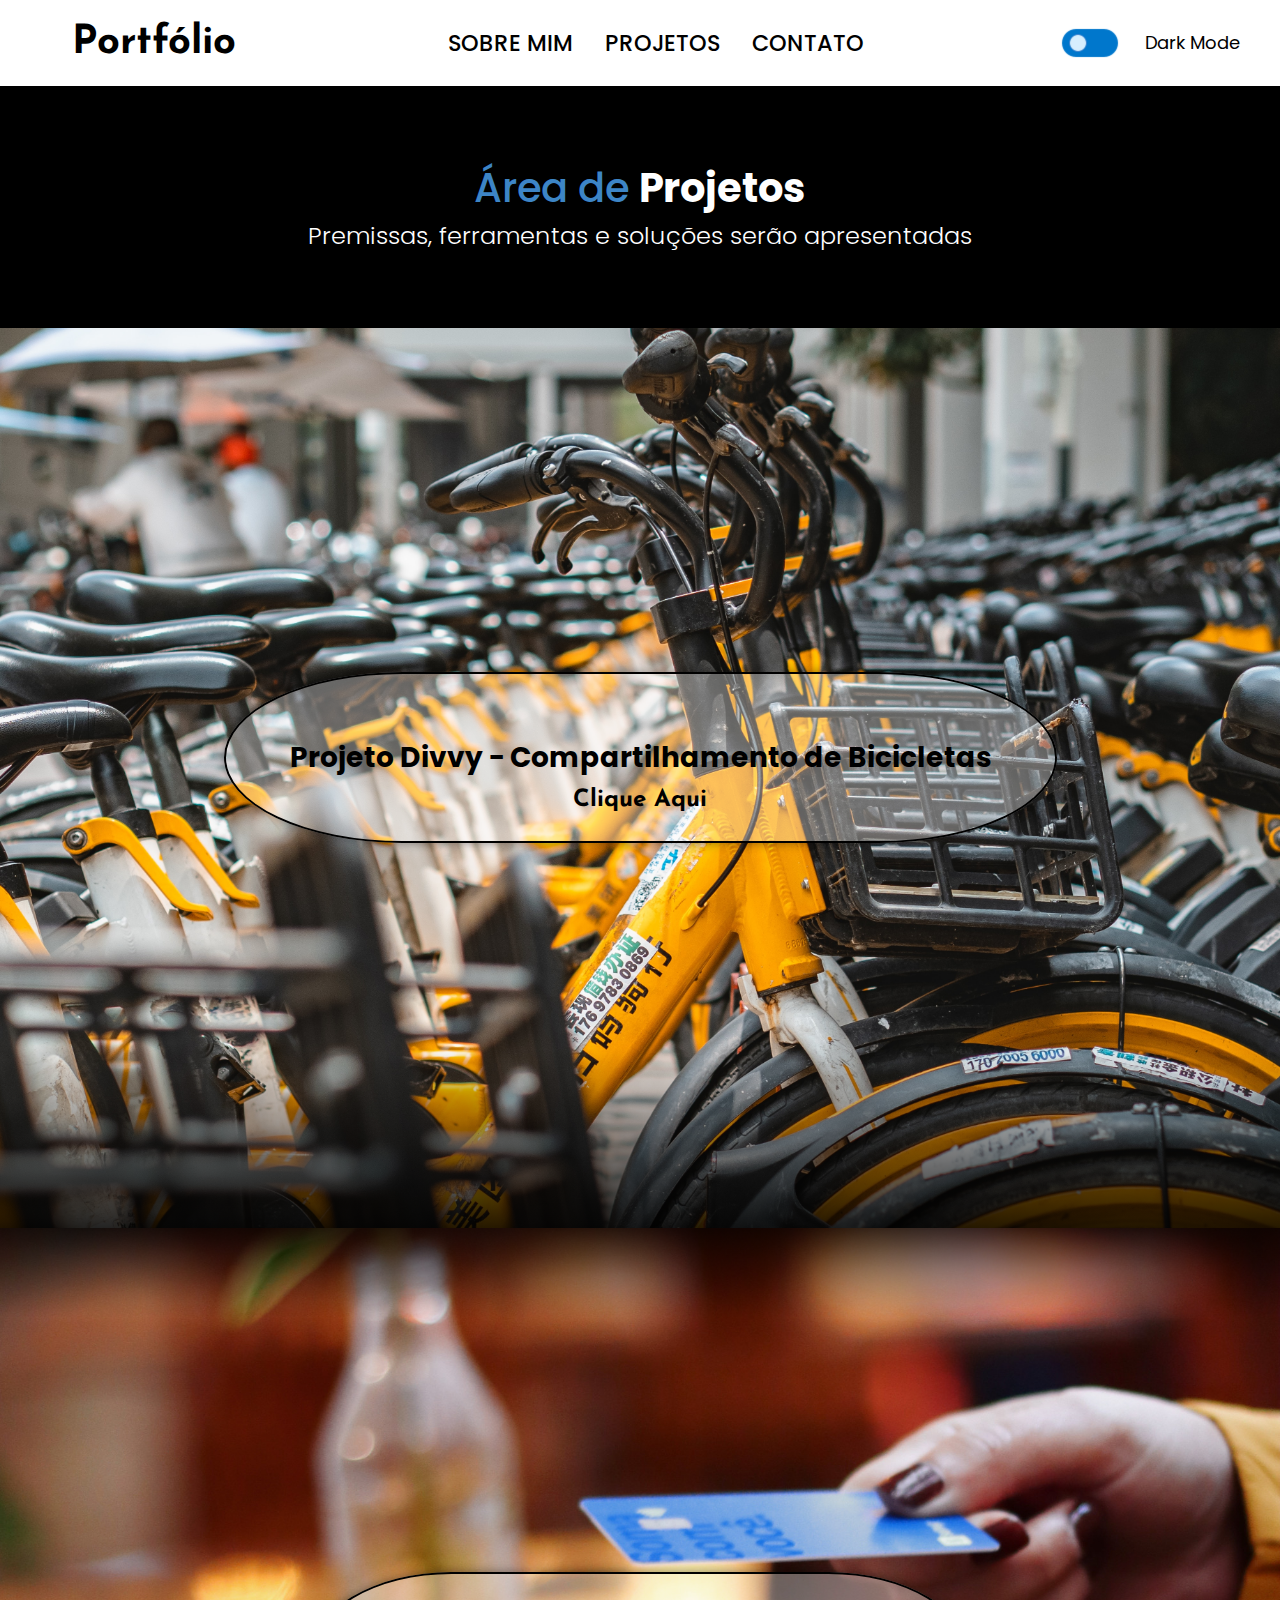
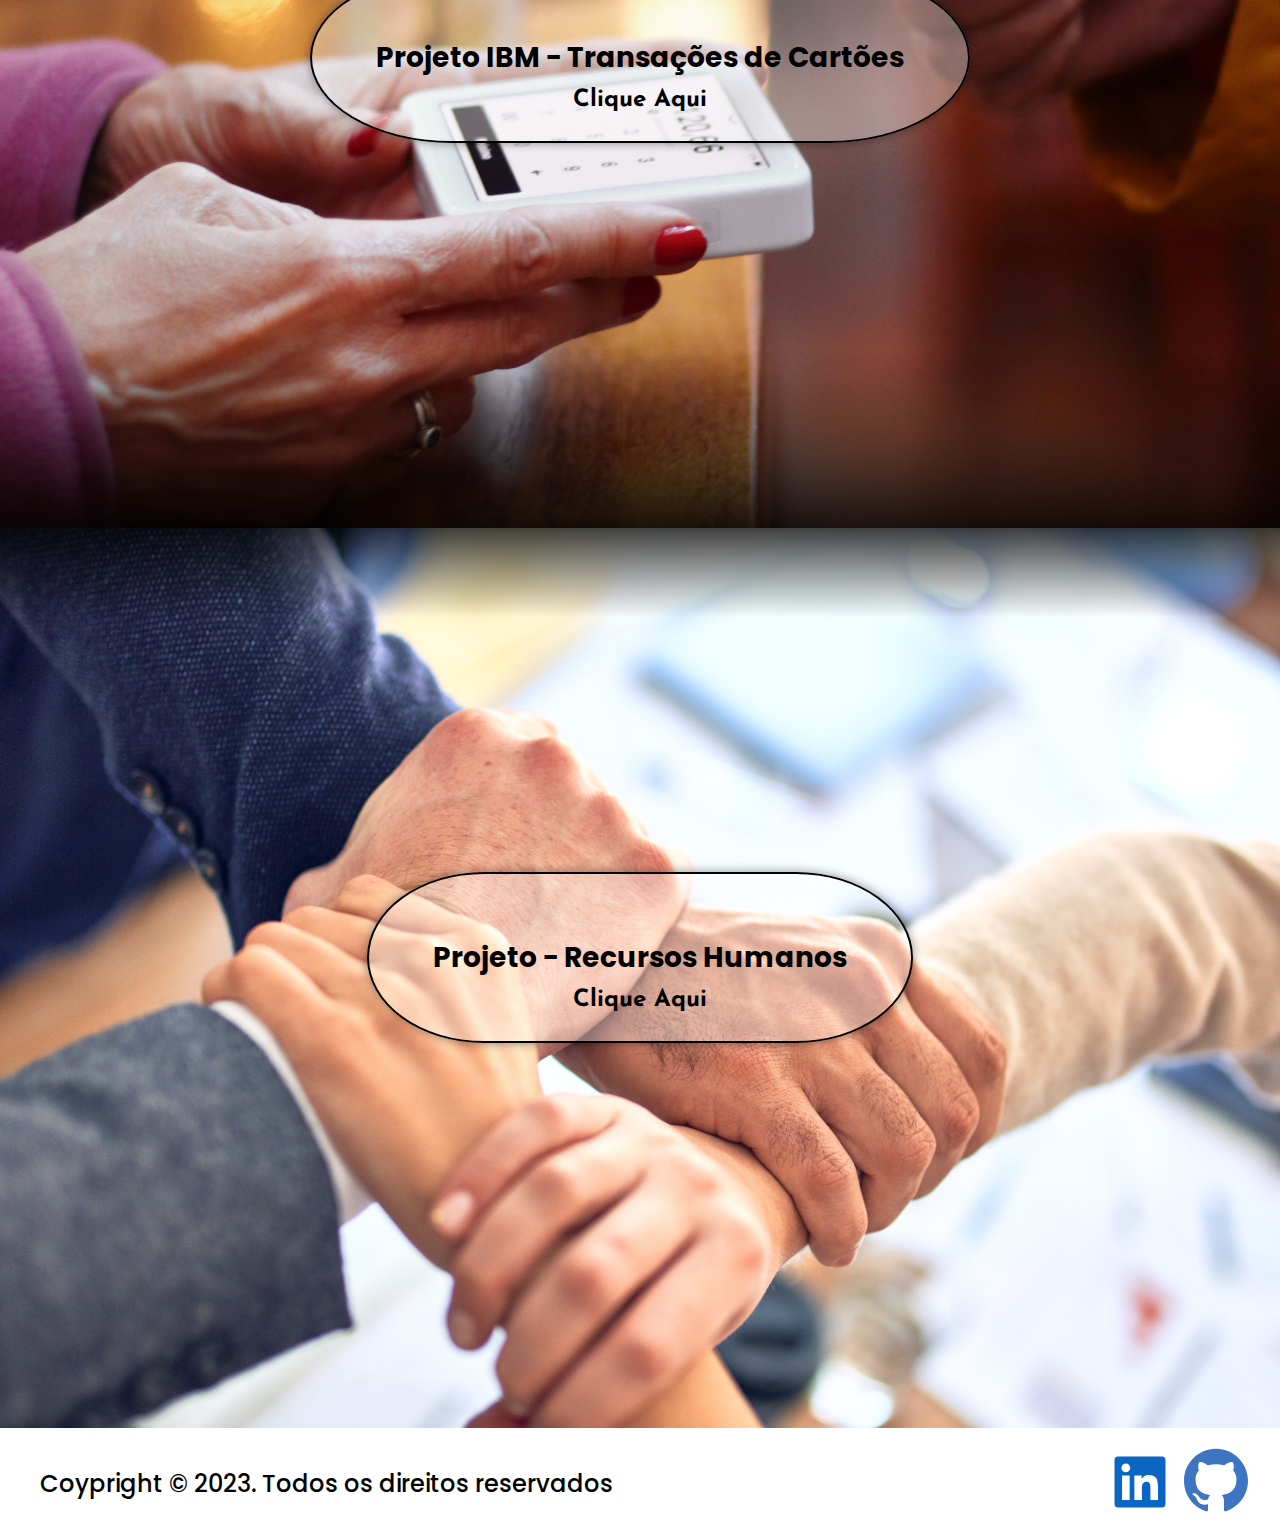
==== commit d8216a98: "Atualização da página Projetos" ====
--- a/Portfolio_DiegoBraga/projetos.html
+++ b/Portfolio_DiegoBraga/projetos.html
@@ -20,7 +20,7 @@
             </label>
             <ul class="lista_menu">
                 <li class="lista_menu_item">
-                    <a class = "lista_menu_link" href="index.html">Sobre Mim</a>
+                    <a class = "lista_menu_link" href="index.html#banner">Sobre Mim</a>
                 </li>
                 <hr>
                 <li class="lista_menu_item">
@@ -33,7 +33,7 @@
                 <hr>
             </ul>
             
-            <h1 class="container_titulo"><b class="container_titulo_negrito">Portfólio</b></h1>
+            <h1 class="container_titulo"><b class="container_titulo_negrito"><a class="home_link" href = "index.html">Portfólio</a></b></h1>
         </div>
 
         <!--Parte sobre o botão de interação na versão tablet-->
@@ -89,7 +89,7 @@
             <span class="fechar_botao">&times;</span>
         </label>
         <div id="popup1" class="overlay">
-            <div class="card_projeto">
+            <div class="card_projeto" id = "start">
                 <h2 class="texto_principal_projeto">Premissas</h2>
                 <div class="content_projeto">
                     <p class="texto_descricao_projeto">O projeto se trata sobre a Análise de Dados de um case de aluguel de bicicleta pela empresa Divvy em Chicago entre os anos de 2014 e 2017.</p>
@@ -165,7 +165,7 @@
                     <p class="texto_descricao_projeto">Com os dados disponíveis no RedShift , conecta-se ao Metabase e o foco se vira para a análise em si. Com isso, alguns cruzamentos entre os dados foram realizados para bucar extrair informações relevantes, entre eles:</p>
                     <p class="texto_descricao_projeto indice_analise"><strong>1 - Quantidade de utilizações por ano </strong> </p>
                     <img  class = "imagem_projeto" src="imagens/1 -Quantidade_de_utilizações_por_ano.png" alt="Quantidade de utilizações por ano">
-                    <p class="texto_descricao_projeto">O gráfico demonstra a variação da quantidade de utilização do serviço ao longo dos anos. A partir dele, pode-se notar um aumento gradativo ao longo dos anos, sendo 2017 correspondente a quase o dobre de utilizações de 2014.</p>
+                    <p class="texto_descricao_projeto">O gráfico demonstra a variação da quantidade de utilização do serviço ao longo dos anos. A partir dele, nota-se que 2017 correspondente a quase o dobro de utilizações de 2014.</p>
                     <p class="texto_descricao_projeto indice_analise"><strong>2 - Quantidade de utilizações por mês e pela média da temperatura</strong></p>
                     <img  class = "imagem_projeto" src="imagens/2 - Quantidade_de_utilizações_pelo_mês_e_pela_média_e_temperatura.png" alt="Quantidade de utilizações por mês e pela média da temperatura">
                     <p class="texto_descricao_projeto">Pode-se perceber ao observar o gráfico que conforme a média de temperatura aumenta, o que parece ser ali o final da primavera até o final do verão, as pessoas tendem a utilizar mais o serviço. Isso pode se perceber empiricamente em locais frios como o caso de Chicago, já que com as baixas temperaturas, atividades ao ar livre se tornam mais raras, retirando da lista atividades que dependam do frio.</p>
@@ -201,7 +201,7 @@
             <div class="card_projeto">
                 <h2 class="texto_principal_projeto">Conclusão</h2>
                 <div class="content1">
-                    <p class="texto_descricao_projeto">O projeto foi elaborado tendo a premissa de avaliar, a partir dos dados, a relação entre as utilizações, perfil e as estações, buscando entender melhor sobre possíveis melhoras em estratégias e ofertas de serviço. Para isso, foram utilizadas ferramentas, tais como Pyspark, SQL, AWS, Metabase para auxiliar na resposta desses questionamentos.</p>
+                    <p class="texto_descricao_projeto">O projeto foi elaborado tendo a premissa de avaliar, a partir dos dados, a relação entre as utilizações, perfil e as estações, buscando entender melhor sobre possíveis melhorias em estratégias e ofertas de serviço. Para isso, foram utilizadas ferramentas, tais como <strong>Pyspark, SQL, AWS, Metabase</strong> para auxiliar na resposta desses questionamentos.</p>
                     <p class="texto_descricao_projeto">Após o trabalho com os dados e a análise, nota-se que o principal perfil dos usuários é de homens, inscritos, provavelmente utilizando para trabalho, entre 8-10 e 16-18, com utilizações maiores em períodos quentes (como final da primavera e verão), focados principalmente em 5 grandes estações, seja para partida ou para chegada.</p>
                     <p class="texto_descricao_projeto">Isso ajuda a entender o usuário atual, gerar personas melhores para o marketing e pensar em possíveis políticas e estratégicas de marketing, como a decisão de focar em ganhar um volume maior de usuárias femininas ou de tentar aumentar o público em horários de menor incidência de utilização através de campanhas de marketing mais efetivas ou descontos. Por final, mas não menos importantes, uma possível estratégia de um aumento de oferta nas principais estações de partida e chegada, dados os volumes apresentados.</p>
                     <p class="texto_descricao_projeto">Com o intuito de avançar com a ideia do projeto, poderia se gerar uma discussão e avaliar alguns indicadores (KPIs) para que fossem observados ao longo do tempo e que pudessem estar disponíveis em um dashboard, que poderia ser gerado no próprio Metabase (ou outra ferramenta de visualiação).</p>
@@ -213,69 +213,172 @@
     <section class="projeto_flip2" id = "projeto2">
         <input type="checkbox" id = "botao_projeto2" class="projeto_flip_botao2">
         <label for="botao_projeto2" class="projeto_rotulo2">
-            <span class = "projeto_botao2">Human Resources Project</span>
+            <span class = "projeto_botao2">Projeto IBM - Transações de Cartões</span>
             <p class="projeto_indicacao2">Clique Aqui</p>
             <span class="fechar_botao2">&times;</span>
         </label> 
         <div id="popup2" class="overlay2">
-            <div class="card_projeto">
-                <h2>Teste</h2>
-                <div class="content1">
-                    <p>Lorem ipsum dolor sit amet consectetur, adipisicing elit. Blanditiis est assumenda vero amet suscipit quisquam quaerat labore molestias. Quisquam nisi accusamus ab itaque placeat, voluptates saepe nihil labore tempora consequuntur.</p>
-                </div>
-                <h2>Teste</h2>
-                <div class="content1">
-                    <p>Lorem ipsum dolor sit amet consectetur, adipisicing elit. Blanditiis est assumenda vero amet suscipit quisquam quaerat labore molestias. Quisquam nisi accusamus ab itaque placeat, voluptates saepe nihil labore tempora consequuntur.</p>
-                </div>
-            </div>
-            <div class="card_projeto">
-                <h2>Teste</h2>
-                <div class="content1">
-                    <p>Lorem ipsum dolor sit amet consectetur, adipisicing elit. Blanditiis est assumenda vero amet suscipit quisquam quaerat labore molestias. Quisquam nisi accusamus ab itaque placeat, voluptates saepe nihil labore tempora consequuntur.</p>
-                </div>
-                <h2>Teste</h2>
-                <div class="content1">
-                    <p>Lorem ipsum dolor sit amet consectetur, adipisicing elit. Blanditiis est assumenda vero amet suscipit quisquam quaerat labore molestias. Quisquam nisi accusamus ab itaque placeat, voluptates saepe nihil labore tempora consequuntur.</p>
-                </div>
-            </div>
-            <div class="card_projeto">
-                <h2>Teste</h2>
-                <div class="content1">
-                    <p>Lorem ipsum dolor sit amet consectetur, adipisicing elit. Blanditiis est assumenda vero amet suscipit quisquam quaerat labore molestias. Quisquam nisi accusamus ab itaque placeat, voluptates saepe nihil labore tempora consequuntur.</p>
-                </div>
-                <h2>Teste</h2>
-                <div class="content1">
-                    <p>Lorem ipsum dolor sit amet consectetur, adipisicing elit. Blanditiis est assumenda vero amet suscipit quisquam quaerat labore molestias. Quisquam nisi accusamus ab itaque placeat, voluptates saepe nihil labore tempora consequuntur.</p>
-                </div>
-            </div>
-            <div class="card_projeto">
-                <h2>Teste</h2>
-                <div class="content1">
-                    <p>Lorem ipsum dolor sit amet consectetur, adipisicing elit. Blanditiis est assumenda vero amet suscipit quisquam quaerat labore molestias. Quisquam nisi accusamus ab itaque placeat, voluptates saepe nihil labore tempora consequuntur.</p>
-                </div>
-                <h2>Teste</h2>
-                <div class="content1">
-                    <p>Lorem ipsum dolor sit amet consectetur, adipisicing elit. Blanditiis est assumenda vero amet suscipit quisquam quaerat labore molestias. Quisquam nisi accusamus ab itaque placeat, voluptates saepe nihil labore tempora consequuntur.</p>
-                </div>
-            </div>
-            <div class="card_projeto">
-                <h2>Teste</h2>
-                <div class="content1">
-                    <p>Lorem ipsum dolor sit amet consectetur, adipisicing elit. Blanditiis est assumenda vero amet suscipit quisquam quaerat labore molestias. Quisquam nisi accusamus ab itaque placeat, voluptates saepe nihil labore tempora consequuntur.</p>
-                </div>
-                <h2>Teste</h2>
-                <div class="content1">
-                    <p>Lorem ipsum dolor sit amet consectetur, adipisicing elit. Blanditiis est assumenda vero amet suscipit quisquam quaerat labore molestias. Quisquam nisi accusamus ab itaque placeat, voluptates saepe nihil labore tempora consequuntur.</p>
-                </div>
-            </div>
-            <div class="card_projeto">
-                <h2>Teste</h2>
-                <div class="content1">
-                    <p>Lorem ipsum dolor sit amet consectetur, adipisicing elit. Blanditiis est assumenda vero amet suscipit quisquam quaerat labore molestias. Quisquam nisi accusamus ab itaque placeat, voluptates saepe nihil labore tempora consequuntur.</p>
-                </div>
-                <h2>Teste</h2>
-                <div class="content1">
-                    <p>Lorem ipsum dolor sit amet consectetur, adipisicing elit. Blanditiis est assumenda vero amet suscipit quisquam quaerat labore molestias. Quisquam nisi accusamus ab itaque placeat, voluptates saepe nihil labore tempora consequuntur.</p>
+            <div class="card_projeto" id = "start2">
+                <h2 class="texto_principal_projeto">Premissas</h2>
+                <div class="content_projeto">
+                    <p class="texto_descricao_projeto">O projeto se trata sobre a Análise de dados de um case de transações de cartões nos EUA entre os anos de 1991 e fevereiro de 2020.</p>
+                    <p class="texto_descricao_projeto">O principal objetivo desse projeto é entender melhor o perfil da pessoa que efetuou a transação e quais possíveis variáveis podem ser determinantes para buscar um perfil que tenha sofrido alguma fraude durante os anos.</p>
+                    <p class="texto_descricao_projeto indica_lista">Ao todo, o projeto foi separado em 3 fases:</p>
+                    <ul class="lista_item_projeto">
+                        <li class="item_projeto">Arquitetura de Dados</li>
+                        <li class="item_projeto">Entendimento e Processamento dos Dados</li>
+                        <li class="item_projeto">Análise dos Dados</li>
+                    </ul>
+                    <p class="texto_descricao_projeto indica_lista">Principais Ferramentas:</p>
+                    <ul class="lista_item_projeto">
+                        <li class="item_projeto">AWS</li>
+                        <li class="item_projeto">PySpark</li>
+                        <li class="item_projeto">SQL</li>
+                        <li class="item_projeto">Metabase</li>
+                    </ul>
+                </div>
+            </div>
+            <div class="card_projeto">
+                <h2 class="texto_principal_projeto">Arquitetura de Dados</h2>
+                <div class="content1">
+                    <p class="texto_descricao_projeto">Nessa etapa, o objetivo foi desenhar a arquitetura, isto é, o caminho pelo qual os dados partiriam desde o computador até a disponibilização para a ferramenta de visualização de dados. Abaixo, pode-se observar o desenho dessa arquitetura:</p>
+                    <img  class = "imagem_projeto" src="imagens/Credit_Card_Project.drawio.png" alt="Arquitetura dos Dados">
+                    <ul class="lista_item_projeto">
+                        <li class="item_projeto">Tudo se inicia com o download dos dados do case <a class = "link_projeto" href="https://www.kaggle.com/datasets/ealtman2019/credit-card-transactions?select=credit_card_transactions-ibm_v2.csv">Card Transaction</a> no Kaggle e o download do .csv do <a class = "link_projeto" href="https://data.bls.gov/cgi-bin/surveymost?bls">CPI Index (CPI-U) [1982-84=100]</a> entre 1988 e 2020.</li>
+                        <li class="item_projeto">Após isso, os dados são inseridos em um bucket, chamado de Raw, no S3 dentro da AWS. Esses dados chegarão brutos, em .csv, e serão processados pelo EMR (Elastic Map Reduce) e serão salvos em .parquet em outro bucket no S3, chamado de Curated.</li>
+                        <li class="item_projeto">A partir desse dado em .parquet, haverá um acionamento de um crawler no Glue, responsável por entender a estrutura e o tipo dos dados, para catalogar como esses dados estão dispostos no arquivo e qual é o formato de cada uma das colunas.</li>
+                        <li class="item_projeto">Seguindo o caminho dos dados até a visualização, faz-se necessária a utilização do Redshift Spectrum, que permite a leitura de arquivos no S3 pelo Redshift ao se criarem schemas e tabelas externas, com o auxílio do catálogo prévio do Glue. A partir desse processo, os dados que foram catalogados no Glue e estão presentes no S3, podem ser lidos e disponibilizados no RedShift.</li>
+                        <li class="item_projeto">Por último, a ferramenta de visualização escolhida foi o Metabase, pelo fato de ser open source e trabalhar com o SQL, que é uma ferramenta que também buscava desenvolver e expor. Para que o Metabase pudesse funcionar, foi utilizado o Docker e a partir da imagem metabase/metabase rodando na porta 3000 do localhost, houve a possibilidade de utilização dele. A conexão no Metabase é feita de maneira bastante simples, conectando ao database do Redshift e fazendo queries a partir dele.</li>
+                    </ul>
+                    <p class="texto_descricao_projeto">Essa é uma arquitetura simples, mas cumpre o objetivo de se trabalhar quase inteiramente na nuvem, passando pelos processos de storage, processamento e disponibilização como um DW, pelo Redshift, até a conexão com a ferramenta de visualização, esta que poderia estar sendo utilizada num EC2, como um app no Elastic BeanStalk, numa app no Heruko, ou simplesmente na própria nuvem do Metabase, como seria o caso de uma versão online paga para o Power BI, Tableau e demais.</p>
+                </div>
+            </div>
+            <div class="card_projeto">
+                <h2 class="texto_principal_projeto">Entendimento e Processamento dos Dados</h2>
+                <div class="content1">
+                    <p class="texto_descricao_projeto">Esse case consiste em 4 tabelas, todas do tipo string, sendo:</p>
+                    <p class="texto_descricao_projeto sub_titulo">sd254_cards:</p>
+                    <ul class="lista_item_projeto">
+                        <li class="item_projeto">User : ID do usuário</li>
+                        <li class="item_projeto">CARD INDEX : ID do cartão</li>
+                        <li class="item_projeto">Card Brand : Bandeira do cartão</li>
+                        <li class="item_projeto">Card Type: Tipo do cartão</li>
+                        <li class="item_projeto">Card Number: Número do cartão</li>
+                        <li class="item_projeto">Expires : Data em que o cartão expira</li>
+                        <li class="item_projeto">CVV: Código de Segurança</li>
+                        <li class="item_projeto">Has Chip: Valor binário para saber se o cartão tem chip ou não</li>
+                        <li class="item_projeto">Cards Issued: Problemas com os cartões</li>
+                        <li class="item_projeto">Credit Limit: Limite de Crédito</li>
+                        <li class="item_projeto">Acct Open Date: Data de abertura da conta</li>
+                        <li class="item_projeto">Year PIN last Changed: Ano em que o cartão foi trocado pela última vez</li>
+                        <li class="item_projeto">Card on Dark Web: Se o cartão foi usado na Dark Web</li>
+                    </ul>
+                    <p class="texto_descricao_projeto sub_titulo">sd254_users:</p>
+                    <ul class="lista_item_projeto">
+                        <li class="item_projeto">User_Index : ID do usuário</li>
+                        <li class="item_projeto">Person : Nome do usuário</li>
+                        <li class="item_projeto">Current Age : Idade Atual</li>
+                        <li class="item_projeto">Retirement Age: Idade para se aposentar</li>
+                        <li class="item_projeto">Birth Year: Ano de Nascimento</li>
+                        <li class="item_projeto">Birth Month : Mês de Nascimento</li>
+                        <li class="item_projeto">Gender: Gênero</li>
+                        <li class="item_projeto">Address: Endereço</li>
+                        <li class="item_projeto">Apartment: Número do Apartamento</li>
+                        <li class="item_projeto">City: Cidade</li>
+                        <li class="item_projeto">State: Estado</li>
+                        <li class="item_projeto">Zipcode: CEP</li>
+                        <li class="item_projeto">Latitude: Latitude</li>
+                        <li class="item_projeto">Longitude: Longitude</li>
+                        <li class="item_projeto">Per Capita Income - Zipcode: Renda per Capita na Região</li>
+                        <li class="item_projeto">Yearly Income - Person: Renda Anual do usuário</li>
+                        <li class="item_projeto">Total Debt: Dívida Total</li>
+                        <li class="item_projeto">FICO Score: Score do usuário na Instituição Financeira</li>
+                        <li class="item_projeto">Num Credit Cards: Número de cartões que o usuário possuiu ao longo dos anos</li>
+                    </ul>
+                    <p class="texto_descricao_projeto sub_titulo">cpi_index:</p>
+                    <ul class="lista_item_projeto">
+                        <li class="item_projeto">Year : Ano</li>
+                        <li class="item_projeto">Month : Mês</li>
+                        <li class="item_projeto">CPI_Index : Índice, onde 1982-1984 = 100</li>
+                    </ul>
+                    <p class="texto_descricao_projeto sub_titulo">credit_card_transactions-ibm_v2:</p>
+                    <ul class="lista_item_projeto">
+                        <li class="item_projeto">User_Index : ID do usuário</li>
+                        <li class="item_projeto">Card_User : ID do cartão</li>
+                        <li class="item_projeto">Year : Ano da Transação</li>
+                        <li class="item_projeto">Month: Mês da Transação</li>
+                        <li class="item_projeto">Day: Dia da Transação</li>
+                        <li class="item_projeto">Birth Month : Mês de Nascimento</li>
+                        <li class="item_projeto">Time: Horário da Transação</li>
+                        <li class="item_projeto">Amount: Quantia envolvida na transação</li>
+                        <li class="item_projeto">Use Chip: De que maneira o cartão passou na máquina</li>
+                        <li class="item_projeto">Merchant Name: Código do Estabelecimento</li>
+                        <li class="item_projeto">Merchant City: Cidade do Estabelecimento</li>
+                        <li class="item_projeto">Merchant State: Estado do Estabelecimento</li>
+                        <li class="item_projeto">Zip: CEP do Estabelecimento</li>
+                        <li class="item_projeto">MCC: Código de classificação do tipo de serviço ou produto que o estabelecimento oferece</li>
+                        <li class="item_projeto">Is Fraud: Indicador Binário se foi fraude ou não</li>
+                    </ul>
+                    <p class="texto_descricao_projeto">Sabendo-se disso, a arquivo .csv, localizado no bucket Raw, foi processado no EMR, utilizando Pyspark, no Jupyter Notebook.</p>
+                    <p class="texto_descricao_projeto">Buscou-se apenas o mínimo para a possível visualização posterior, sendo verificada a existência de nulos, que comprovou que não havia nulos nessa tabela.</p>
+                    <p class="texto_descricao_projeto">Depois, houve a alteração dos tipos de dados das colunas, já que algumas deveriam ser numéricas e outras no formato de timestamp, como no caso do starttime e stoptime.</p>
+                    <p class="texto_descricao_projeto">Ao final dessa etapa, foi gerado um novo arquivo, nesse caso .parquet e ele foi salvo em outro bucket, chamado Curated.</p>
+                </div>
+            </div>
+            <div class="card_projeto">
+                <h2 class="texto_principal_projeto">Análise dos Dados</h2>
+                <div class="content1">
+                    <p class="texto_descricao_projeto">Com os dados disponíveis no RedShift , conecta-se ao Metabase e o foco se vira para a análise em si. Com isso, dentre as, aproximadamente, <strong>21,5 milhões com uma taxa de 0,02% de fraude , 2000 diferentes usuários e 6146 cartões utilizados</strong> no deccorer dos anos, alguns cruzamentos entre os dados foram realizados para bucar extrair informações relevantes, entre eles:</p>
+                    <p class="texto_descricao_projeto indice_analise"><strong>1 - Quantidade de usuários pela Idade Atual </strong> </p>
+                    <img  class = "imagem_projeto" src="imagens/1 - Quantidade de usuários pela Idade Atual-15_06_2023, 03_04_27.png" alt="Quantidade de usuários pela Idade Atual">
+                    <p class="texto_descricao_projeto">Percebe-se, através do gráfico, que a maioria dos 2000 usuários estão dispersos entre 18 e 60 anos, considerados anos de atividade laboral. Ainda, pode-se notar uma queda constante do número de usuários ao passar das idades, tendo como exceção pessoas entre 41 e 50 anos.</p>
+                    <p class="texto_descricao_projeto indice_analise"><strong>2 - Taxa de pessoas, que tiveram seus cartões em algum problema com fraude, pela idade atual</strong></p>
+                    <img  class = "imagem_projeto" src="imagens/2 - Taxa de pessoas com flag de fraude, de acordo com a idade atual-15_06_2023, 03_04_40.png" alt="Taxa de pessoas, que tiveram seus cartões em algum problema com fraude, pela idade atual">
+                    <p class="texto_descricao_projeto">Tendo passado pela análise de idade atual, seria plausível presumir que com um maior número de usuários em idades mais baixas, o percentual de fraude deveria seguir essa proporção. Contudo, ao observar o gráfico, é possível verificar uma crescente com o aumento da idade, sendo os jovens entre 18 e 30 anos aqueles com menor percentual de fraude e aqueles acima dos 80 com maior percentual.</p>
+                    <p class="texto_descricao_projeto">Dada a leitura que o gráfico permite, é possível começar a teorizar do motivo disso ocorrer. Um dos possíveis motivos é o avanço da tecnologia e as pessoas mais idosas não conseguirem acompanhar o andamento da mesma.</p>
+                    <p class="texto_descricao_projeto indice_analise"><strong>3 - Taxa de Endividamento por Usuário</strong></p>
+                    <img  class = "imagem_projeto" src="imagens/3 - Taxa de Endividamento por Usuário-15_06_2023, 03_04_49.png" alt="Taxa de Endividamento por Usuário">
+                    <p class="texto_descricao_projeto">Primeiramente, para o cálculo da Taxa de Endividamento foi utilizada a Dívida Total e o Ganho Anual por Pessoa, a partir disso foi calculada uma taxa tendo como base o valor da Dívida Total pelo Ganho Anual por Pessoa. Essa taxa é maior ou igual a 0, onde o valor corresponde ao percentual que a Dívida Total representa no Ganho Anual por Pessoa. Depois, ela foi separada em três categorias: baixa, média e alta. Sendo baixa, a faixa entre 0 e 0.5 (não incluso); média, a faixa entre 0.5 (incluso) e 1 (não incluso); e alta, acima de 1(incluso).</p>
+                    <p class="texto_descricao_projeto">Nota-se que mais de 67% dos usuários analisados possuem alto grau de endividamento, possuindo dívidas totais que superam, e em alguns casos superam e muito, o ganho anual.</p>
+                    <p class="texto_descricao_projeto indice_analise"><strong>4 - Quantidade de Usuários pelo FICO Score</strong></p>
+                    <img  class = "imagem_projeto" src="imagens/4 - Quantidade de Usuários pelo FICO Score-15_06_2023, 03_04_59.png" alt="Quantidade de Usuários pelo FICO Score">
+                    <p class="texto_descricao_projeto">O FICO Score pode ser visto como o nosso Serasa Score, para avaliar a saúde do usuário para possíveis futuros contatos com cartão, conta ou financiamento.</p>
+                    <p class="texto_descricao_projeto">No gráfico, observa-se que a grande maioria dos usuários se encontra na faixa entre 650 e 799, consideradas boas faixas de Score, sendo bem aceitas nas principais instituições de referência.</p>
+                    <p class="texto_descricao_projeto indice_analise"><strong>5 - Quantidade de Cartões pelo Tipo e pela Bandeira</strong></p>
+                    <img  class = "imagem_projeto" src="imagens/5 - Quantidade de Cartões pelo Tipo e pela Bandeira-15_06_2023, 03_05_11.png" alt="Quantidade de Cartões pelo Tipo e pela Bandeira">
+                    <p class="texto_descricao_projeto">Constata-se que a bandeira Mastercard é a mais utilizada nas transações em geral e que, em geral, há preferência pela utilização do cartão de débito. Porém, também é possível se atentar para o fato que na categoria cartão de crédito, a bandeira Visa tem maior quantidade de cartões utilizados.</p>
+                    <p class="texto_descricao_projeto indice_analise"><strong>6 - Quantidade de pessoas pela Taxa de Endividamento pela Idade Atual</strong></p>
+                    <img  class = "imagem_projeto" src="imagens/6 - Quantidade de pessoas pela Taxa de Endividamento e pela idade atual-15_06_2023, 03_05_23.png" alt="Quantidade de pessoas pela Taxa de Endividamento pela Idade Atual">
+                    <p class="texto_descricao_projeto">É interessante notar que a interseção da taxa de endividamento com a distribuição da idade atual, no contexto dos EUA, pode-se criar uma hipótese de os mais jovens serem mais endividados por conta de possíveis financiamentos, sejam estudantis, hipotecas ou alguma linha de crédito para carro ou negócios. E dessa maneira, ao longo da vida com o desaparecimento dessas grandes dívidas, a taxa de endividamento se inverter, como é possível verificar entre as faixas de idade 51-60 e 61-70, por exemplo.</p>
+                    <p class="texto_descricao_projeto indice_analise"><strong>7 - Quantidade de Usuários pelo FICO Score e pela Idade Atual</strong></p>
+                    <img  class = "imagem_projeto" src="imagens/7 - Quantidade de Usuários pelo FICO Score e pela Idade Atual-15_06_2023, 03_05_36.png" alt="Quantidade de Usuários pelo FICO Score e pela Idade Atual">
+                    <p class="texto_descricao_projeto">É importante frisar que mesmo com o alto endividamento dos mais jovens e por eles serem maioria, o Score em si não é afetado. Isso poderia vir a ser entendido como se o FICO Score fosse mais focado no curto prazo e nos pagamentos realizados pelos usuários, estando em dias com seus débitos atuais, mesmo com a existência de débitos passados. Com isso, haveria uma importância maior para o volume de transações com pagamentos em dia, do que uma correlação positiva com a taxa de endividamento.</p>
+                    <p class="texto_descricao_projeto indice_analise"><strong>8 - Soma dos Valores Gastos Reajustados por Ano</strong></p>
+                    <img  class = "imagem_projeto" src="imagens/8 - Soma dos Valores Gastos Reajustados por Ano-15_06_2023, 03_05_50.png" alt="Soma dos Valores Gastos Reajustados por Ano">
+                    <p class="texto_descricao_projeto">Nesse gráfico, saí-se um pouco da perspectiva micro, do usuário, e entra um pouco mais na macroeconomia. Pelo gráfico, que foi calculado se ajustando os gastos de cada transação pelo CPI (indexador de inflação dos EUA, por mês e por ano), é possível observar uma crescente entre 1991 e 2011, com o começo de uma queda suave a partir de 2011 até 2019, não foi utilizado o ano de 2020, por só existir dado de dois meses.</p>
+                    <p class="texto_descricao_projeto">Essa crescente inicial poderia ter se dado pelo avanço tecnológico tanto no setor de tecnologia propriamente dito, mas com tudo que ele abarca, inclusive o financeiro, como máquinas de cartão, conta bancária digital, entre outros. Porém, a partir de 2008 com a crise financeira que eclodiu, a economia dos EUA entrou em recessão e demorou anos para se recuperar, com outros fatores externos posteriores a 2011, inclusive a insegurança da população e do setor financeiro, poderiam ter mantido a queda nos anos posteriores.</p>
+                    <p class="texto_descricao_projeto indice_analise"><strong>9 - Valores Totais Gastos, que tiveram seus cartões em algum problema com fraude, por Ano</strong></p>
+                    <img  class = "imagem_projeto" src="imagens/9 - Valores totais gastos com flags de fraude, por ano-15_06_2023, 03_06_05.png" alt="Valores Totais Gastos, que tiveram seus cartões em algum problema com fraude, por Ano">
+                    <p class="texto_descricao_projeto">Observa-se que os valores são mais altos próximos a 2007 e 2008, o que poderia ser vinculado ao assunto sobre a crise financeira. Contudo, é essencial salientar que os valores correspondem a uma mínima fração do volume de gastos durante o mesmo período de tempo.</p>
+                    <p class="texto_descricao_projeto">Logo, seria interessante avaliar mais a fundo especificamente os anos de maior pico e cruzar com os principais perfis avaliados, além de adquirir mais dados para se chegar ema alguma conclusão sobre a relação entre os gastos e fraudes e sua aparência quase cíclica.</p>
+                    <p class="texto_descricao_projeto indice_analise"><strong>10 - Taxa de Fraude nas Transações pelo MCC (Merchant category codes - Atividade do Negócio)</strong></p>
+                    <img  class = "imagem_projeto" src="imagens/Taxa de Fraude nas Transações por MCC-17_06_2023, 00_35_02.png" alt="Taxa de Fraude nas Transações pelo MCC (Merchant category codes - Atividade do Negócio)">
+                    <p class="texto_descricao_projeto">O gráfico demonstra as 10 principais atividades econômicas que os estabelecimentos mais envolvidos em transações fraudulentas atuam. De acordo com o <a class = "link_projeto" href="https://www.citibank.com/tts/solutions/commercial-cards/assets/docs/govt/Merchant-Category-Codes.pdf">Guia de MCC do Citibank</a>, pode-se notar que os dois primeiros correspondem respectivamente a <strong>Jogos Eletrônicos e Lojas de Instrumentos Musicais, seguidos por lojas de objetos para casa; computadores e periféricos; e pedras preciosas, relógios e jóias</strong>.</p>
+                    <p class="texto_descricao_projeto">O resultado se mostra anti-intuitivo, visto que a expectativa comum é a de lojas de roupas, outlets, pelo maior volume. Contudo, é interessante analisar que em relação a área de jogos eletrônicos, a taxa de fraude em relação as transações totais ultrapassa os 10%, o que quer dizer que uma em cada dez transações se mostra fraudulenta.</p>
+                    <p class="texto_descricao_projeto indice_analise"><strong>11 - Taxa de Fraude nas Transações pelo Estado do Estabelecimento</strong></p>
+                    <img  class = "imagem_projeto" src="imagens/Taxa_de_fraude_por_estado.png" alt="Taxa de Fraude nas Transações pelo Estado do Estabelecimento">
+                    <p class="texto_descricao_projeto">Essa é uma demonstração em relação ao total de transações, o que justifica os valores percentualmente tão baixos. Contudo, a massa quantitativa que separa em contabilização os diferentes estados segue a mesma tendência de distribuição, o que se leva ao entendimento que <strong>Ohio, ALaska, Havaí e Nebraska</strong> são 4 dos estados com maior volume de transações que sofreram alguma fraude.</p>
+                </div>
+            </div>
+            <div class="card_projeto">
+                <h2 class="texto_principal_projeto">Conclusão</h2>
+                <div class="content1">
+                    <p class="texto_descricao_projeto">O projeto foi elaborado tendo a premissa de avaliar, a partir dos dados, a relação entre os perfis de usuários de cartões e suas transações com as possíveis fraudes, buscando entender melhor sobre possíveis personas para lidar. Para isso, foram utilizadas ferramentas, tais como <strong>Pyspark, SQL, AWS, Metabase</strong> para auxiliar na resposta desses questionamentos.</p>
+                    <p class="texto_descricao_projeto">Após a análise dos dados e dos gráficos, as principais informações que se podem extrair são que dentre os 2000 usuários, sua grande maioria é constituída de pessoas em fase ativa, entre 18 e 60 anos, onde a faixa também representa o maior grau de endividamento, porém com FICO Score em níveis médios ou bons. Isso pode, como foi dito, ser por conta de fatores sociais como alto nível de dívida por conta de financiamentos longos, comuns nos EUA. Além disso, o FICO Score, como observado anteriomente, seria possivelmente mais afetado pelo volume de transações e seus pagaemntos em dia no curto prazo, não sendo afetados por essas dívidas. Contrariamente, as pessoas mais velhas tendem a ter mais transações vinculadas a alguma fraude, o que pode ser por conta da barreira tecnológica.</p>
+                    <p class="texto_descricao_projeto">Ademais, o volume de gastos passou por um grande crescimento e depois de 2011 vem passando por pequenas quedas, porém constantes. Com tudo isso, destaca-se que como uma possível empresa que cuidaria dessas transações, seria interessante separar certas personas, como a pessoa mais velha que não tem muito volume de gastos, porém sofre com maior número de fraudes. Diferentemente desse caso, o jovem de 18 a 30 anos, principalmente, possui grande volume de transações, baixo nível de fraude, contudo uma alta dívida.</p>
+                    <p class="texto_descricao_projeto">A partir disso, para os mais novos, o cuidado deveria ser a observação do pagamento constante, porque já que possui um grande grau de endividamento, se começar a crescer uma dívida, a pessoa endividada entrará num processo de "bola de neve" e dificilmente conseguirá arcar com os compromissos futuros. No caso dos mais velhos, a atenção é distinta, eles possuem bom grau de endividamento, então o problema anterior não é tão relevante, porém as transações por si mereceriam maior atenção pelo alto grau de fraude. Outros perfis poderiam ser igualmente criados, de acordo com as diferentes faixas.</p>
+                    <p class="texto_descricao_projeto">Há a importância de se salientar os principais estados atribuídos ao maior volume de transações com fraude e ainda as principais atividades envolvidas, o que ajuda a observar com mais atenção esses setores, buscando entender pontos de falhas especificas que podem ocorrer. Em relação a região geográfica, demonstra-se essencial entender quais os principais pontos que levou esses estados a esses números, ainda mais porque eles não são geograficamente próximos, podem ter divergências culturais fortes e diferentes políticas, então o entendimento mais profundo se faz necessário.</p>
+                    <p class="texto_descricao_projeto">Com o intuito de avançar com a ideia do projeto, poderia se gerar uma discussão e avaliar alguns indicadores (KPIs) para que fossem observados ao longo do tempo e que pudessem estar disponíveis em um dashboard, que poderia ser gerado no próprio Metabase (ou outra ferramenta de visualiação).</p>
                 </div>
             </div>
         </div>
@@ -284,69 +387,182 @@
     <section class="projeto_flip3" id = "projeto3">
         <input type="checkbox" id = "botao_projeto3" class="projeto_flip_botao3">
         <label for="botao_projeto3" class="projeto_rotulo3">
-            <span class = "projeto_botao3">Sales Project</span>
+            <span class = "projeto_botao3">Projeto - Recursos Humanos</span>
             <p class="projeto_indicacao3">Clique Aqui</p>
             <span class="fechar_botao3">&times;</span>
         </label> 
         <div id="popup3" class="overlay3">
-            <div class="card_projeto">
-                <h2>Teste</h2>
-                <div class="content1">
-                    <p>Lorem ipsum dolor sit amet consectetur, adipisicing elit. Blanditiis est assumenda vero amet suscipit quisquam quaerat labore molestias. Quisquam nisi accusamus ab itaque placeat, voluptates saepe nihil labore tempora consequuntur.</p>
-                </div>
-                <h2>Teste</h2>
-                <div class="content1">
-                    <p>Lorem ipsum dolor sit amet consectetur, adipisicing elit. Blanditiis est assumenda vero amet suscipit quisquam quaerat labore molestias. Quisquam nisi accusamus ab itaque placeat, voluptates saepe nihil labore tempora consequuntur.</p>
-                </div>
-            </div>
-            <div class="card_projeto">
-                <h2>Teste</h2>
-                <div class="content1">
-                    <p>Lorem ipsum dolor sit amet consectetur, adipisicing elit. Blanditiis est assumenda vero amet suscipit quisquam quaerat labore molestias. Quisquam nisi accusamus ab itaque placeat, voluptates saepe nihil labore tempora consequuntur.</p>
-                </div>
-                <h2>Teste</h2>
-                <div class="content1">
-                    <p>Lorem ipsum dolor sit amet consectetur, adipisicing elit. Blanditiis est assumenda vero amet suscipit quisquam quaerat labore molestias. Quisquam nisi accusamus ab itaque placeat, voluptates saepe nihil labore tempora consequuntur.</p>
-                </div>
-            </div>
-            <div class="card_projeto">
-                <h2>Teste</h2>
-                <div class="content1">
-                    <p>Lorem ipsum dolor sit amet consectetur, adipisicing elit. Blanditiis est assumenda vero amet suscipit quisquam quaerat labore molestias. Quisquam nisi accusamus ab itaque placeat, voluptates saepe nihil labore tempora consequuntur.</p>
-                </div>
-                <h2>Teste</h2>
-                <div class="content1">
-                    <p>Lorem ipsum dolor sit amet consectetur, adipisicing elit. Blanditiis est assumenda vero amet suscipit quisquam quaerat labore molestias. Quisquam nisi accusamus ab itaque placeat, voluptates saepe nihil labore tempora consequuntur.</p>
-                </div>
-            </div>
-            <div class="card_projeto">
-                <h2>Teste</h2>
-                <div class="content1">
-                    <p>Lorem ipsum dolor sit amet consectetur, adipisicing elit. Blanditiis est assumenda vero amet suscipit quisquam quaerat labore molestias. Quisquam nisi accusamus ab itaque placeat, voluptates saepe nihil labore tempora consequuntur.</p>
-                </div>
-                <h2>Teste</h2>
-                <div class="content1">
-                    <p>Lorem ipsum dolor sit amet consectetur, adipisicing elit. Blanditiis est assumenda vero amet suscipit quisquam quaerat labore molestias. Quisquam nisi accusamus ab itaque placeat, voluptates saepe nihil labore tempora consequuntur.</p>
-                </div>
-            </div>
-            <div class="card_projeto">
-                <h2>Teste</h2>
-                <div class="content1">
-                    <p>Lorem ipsum dolor sit amet consectetur, adipisicing elit. Blanditiis est assumenda vero amet suscipit quisquam quaerat labore molestias. Quisquam nisi accusamus ab itaque placeat, voluptates saepe nihil labore tempora consequuntur.</p>
-                </div>
-                <h2>Teste</h2>
-                <div class="content1">
-                    <p>Lorem ipsum dolor sit amet consectetur, adipisicing elit. Blanditiis est assumenda vero amet suscipit quisquam quaerat labore molestias. Quisquam nisi accusamus ab itaque placeat, voluptates saepe nihil labore tempora consequuntur.</p>
-                </div>
-            </div>
-            <div class="card_projeto">
-                <h2>Teste</h2>
-                <div class="content1">
-                    <p>Lorem ipsum dolor sit amet consectetur, adipisicing elit. Blanditiis est assumenda vero amet suscipit quisquam quaerat labore molestias. Quisquam nisi accusamus ab itaque placeat, voluptates saepe nihil labore tempora consequuntur.</p>
-                </div>
-                <h2>Teste</h2>
-                <div class="content1">
-                    <p>Lorem ipsum dolor sit amet consectetur, adipisicing elit. Blanditiis est assumenda vero amet suscipit quisquam quaerat labore molestias. Quisquam nisi accusamus ab itaque placeat, voluptates saepe nihil labore tempora consequuntur.</p>
+            <div class="card_projeto" id = "start3">
+                <h2 class="texto_principal_projeto">Premissas</h2>
+                <div class="content_projeto">
+                    <p class="texto_descricao_projeto">O projeto possui como principal interesse <strong>o maior entendimento dos atributos que podem levar ao churn.</strong></p>
+                    <p class="texto_descricao_projeto">O objetivo é destrinchar as características de funcionários e as relações deles com a empresa, para buscar quantificar a possibilidade de um possível churn no decorrer do tempo.</p>
+                    <p class="texto_descricao_projeto indica_lista">O projeto conta com três principais etapas:</p>
+                    <ul class="lista_item_projeto">
+                        <li class="item_projeto">Arquitetura de Dados</li>
+                        <li class="item_projeto">Entendimento e Processamento dos Dados</li>
+                        <li class="item_projeto">Análise dos Dados</li>
+                    </ul>
+                    <p class="texto_descricao_projeto indica_lista">Principais Ferramentas:</p>
+                    <ul class="lista_item_projeto">
+                        <li class="item_projeto">Airflow</li>
+                        <li class="item_projeto">Minio</li>
+                        <li class="item_projeto">SQL</li>
+                        <li class="item_projeto">Python</li>
+                    </ul>
+                </div>
+            </div>
+            <div class="card_projeto">
+                <h2 class="texto_principal_projeto">Arquitetura de Dados</h2>
+                <div class="content1">
+                    <p class="texto_descricao_projeto">Nessa etapa, o objetivo foi desenhar a arquitetura, isto é, o caminho pelo qual os dados partiriam desde o computador até a disponibilização para a ferramenta de visualização de dados. Abaixo, pode-se observar o desenho dessa arquitetura:</p>
+                    <img  class = "imagem_projeto" src="imagens/HR_project.drawio.png" alt="Arquitetura dos Dados">
+                    <ul class="lista_item_projeto">
+                        <li class="item_projeto">Tudo se inicia com os arquivos .xlsx, .json e um arquivo do MySQL que são adicionados ao Data Lake, correspondido aqui pelo Minio.</li>
+                        <li class="item_projeto">Após isso, os dados são processados através de <b>dags</b> no Airflow, juntando esses diferentes arquivos em um único arquivo performático com extensão .parquet</li>
+                        <li class="item_projeto">A partir desse dado em .parquet, as análises exploratórias serão realizadas e também serão realizadas as predições através da utilização e algoritmos de machine learning.</li>
+                        <li class="item_projeto">Ao final da análise, realizou-se uma clusterização, resultando em um arquivo .joblib, ao final da análise exploratória. Já ao final da predição por machine learning, os arquivos de database.csv e o arquivo do modol.pkl são gerados e colocados juntos ao arquivo .joblib na camada Curated.</li>
+                    </ul>
+                    <p class="texto_descricao_projeto">Essa é uma arquitetura simples e totalmente on premise, que utiliza os conceitos de Data Lake e automação das etapas com o Minio e o Airflow, respectivamente. O propósito maior dessa arquitetura é criar um pipeline de entrada de dados coeso para um melhor processamento e análise. Mesmo simples, ela se mostra eficaz ao trabalhar com diferentes tipos de dados e ter todo o processamento atribuído em linguagem python, desde as dags no Airflow até a análise utilizando bibliotecas como Pandas, Matplotlibe e Seaborn e finalizando com as etapas de Machine Learning.</p>
+                </div>
+            </div>
+            <div class="card_projeto">
+                <h2 class="texto_principal_projeto">Entendimento e Processamento dos Dados</h2>
+                <div class="content1">
+                    <p class="texto_descricao_projeto">O case consiste em 6 arquivos com extensão .xlsx (Excel), 1 arquivo no formato .json e 1 arquivo advindo de um banco de dados MySQL:</p>
+                    <p class="texto_descricao_projeto sub_titulo">Os arquivos employee_date_hour_0, employee_date_hour_1, employee_date_hour_2, employee_date_hour_3, employee_date_hour_4 e employee_date_hour_5 tem como colunas:</p>
+                    <ul class="lista_item_projeto">
+                        <li class="item_projeto">emp_id[string]: ID do empregado</li>
+                        <li class="item_projeto">data[timestamp]: Data referente ao dia trabalhado</li>
+                        <li class="item_projeto">hora[int]: quantidade de horas trabalhadas no determinado dia</li>
+                    </ul>
+                    <p class="texto_descricao_projeto sub_titulo">O arquivo .json, employee_performance_evaluation:</p>
+                    <ul class="lista_item_projeto">
+                        <li class="item_projeto">emp_id[string]: ID do empregado</li>
+                        <li class="item_projeto">satisfaction_level[float]: Valor numérico referente ao nível de satisfação do empregado</li>
+                        <li class="item_projeto">last_evaluation[float]:  Valor numérico referente a pontuação na avaliação do empregado</li>
+                    </ul>
+                    <p class="texto_descricao_projeto">O banco de dados chamado de employees é dividido em 4 tabelas: <br></p>
+                    <p class="texto_descricao_projeto sub_titulo">accident:</p>
+                    <ul class="lista_item_projeto">
+                        <li class="item_projeto">emp_no[bigint]: ID do empregado</li>
+                        <li class="item_projeto">Event Description[string]: Descrição do ocorrido no acidente</li>
+                        <li class="item_projeto">Event Keywords[string]: Palavras-chave para destacar o ocorrido no acidente</li>
+                        <li class="item_projeto">Human Factor[string]: Destaque dos possíveis fatores humanos que levaram ao acidente</li>
+                    </ul>
+                    <p class="texto_descricao_projeto sub_titulo">employees:</p>
+                    <ul class="lista_item_projeto">
+                        <li class="item_projeto">emp_no[bigint]: ID do empregado</li>
+                        <li class="item_projeto">birth_date[datetime]: Data completa do nascimento</li>
+                        <li class="item_projeto">first_name[string]: Primeiro nome do funcionário</li>
+                        <li class="item_projeto">last_name[string]: Último nome do funcionário</li>
+                        <li class="item_projeto">gender[string]: Gênero do funcionário</li>
+                        <li class="item_projeto">department[string]:  Departamento em que o funcionário está</li>
+                        <li class="item_projeto">left[bigint]: Valor binário (0 ou 1), indicando se o funcionário deixou a empresa</li>
+                        <li class="item_projeto">hire_date[string]: Data de contratação</li>
+                    </ul>
+                    <p class="texto_descricao_projeto sub_titulo">projects:</p>
+                    <ul class="lista_item_projeto">
+                        <li class="item_projeto">PROJECT_ID[bigint]: ID do projeto</li>
+                        <li class="item_projeto">PROJECT NAME[string]: Nome do Projeto</li>
+                        <li class="item_projeto">PROJECT SCOPE[string]: Escopo do projeto</li>
+                        <li class="item_projeto">last_name[string]: Último nome do funcionário</li>
+                        <li class="item_projeto">TYPE[string]: Tipo do projeto</li>
+                        <li class="item_projeto">STATUS[string]: Status atual do projeto</li>
+                        <li class="item_projeto">% COMPLETE[bigint]: Porcentagem de conclusão do projeto, dado seu escopo</li>
+                        <li class="item_projeto">PROJECT BUDGET[string]: Orçamento disponível para realização do projeto</li>
+                    </ul>
+                    <p class="texto_descricao_projeto sub_titulo">projects_emp:</p>
+                    <ul class="lista_item_projeto">
+                        <li class="item_projeto">EMP_ID[bigint]: ID do empregado</li>
+                        <li class="item_projeto">PROJECT_ID[bigint]: ID do projeto</li>
+                    </ul>
+                    <p class="texto_descricao_projeto sub_titulo">salaries:</p>
+                    <ul class="lista_item_projeto">
+                        <li class="item_projeto">EMP_ID[bigint]: ID do empregado</li>
+                        <li class="item_projeto">SALARY[string]: Valor do salário do empregado</li>
+                    </ul>
+                    <p class="texto_descricao_projeto">Para utilização desses dados da melhor maneira, foram criadas dags, utilizando Python e Airflow, para através de joins, principalmente utilizando os ids (emp_id,EMP_ID, EMP_NO e PROJECT_ID). Para isso foram modificados alguns nomes de colunas, alguns tipos das colunas e por fim a realização da união das tabelas. </p>
+                    <p class="texto_descricao_projeto">Os arquivos unificados e já alterados foram guardados em um arquivo .parquet, que para o ínicio da análise foi verificada a existência de dados nulos. Como existiam poucas linhas com dados nulos, essas foram retiradas do conjunto de dados, seguindo dessa forma para a análise.</p>
+                </div>
+            </div>
+            <div class="card_projeto">
+                <h2 class="texto_principal_projeto">Análise dos Dados</h2>
+                <div class="content1">
+                    <p class="texto_descricao_projeto">Na etapa de Análise Exploratória de Dados foram descobertos os vários insights importantes abaixo, através de cruzamentos entre os dados utilizando as bibliotecas disponíveis no Python:</p>
+                    <p class="texto_descricao_projeto indice_analise"><strong>1 - Matriz de Correlação (Heatmap)</strong> </p>
+                    <img  class = "imagem_projeto" src="imagens/heatmap_analise.png" alt="Matriz de Correlação (Heatmap)">
+                    <li class="item_projeto">Existe uma correlação positiva entre os atributos projectCount e Evaluation.</li>
+                    <li class="item_projeto">Faz sentido que empregados que estão envolvidos em mais projetos, trabalham mais e tem melhor avaliação.</li>
+                    <li class="item_projeto">Existe uma correlação negativa entre os atributos satisfaction e turnover.</li>
+                    <li class="item_projeto">Podemos assumir que empregados que mais deixam a empresa estão menos satisfeitos.</li>
+                    <p class="texto_descricao_projeto indice_analise"><strong>2 - Distribuição dos Atributos</strong> </p>
+                    <img  class = "imagem_projeto" src="imagens/distribuicao_atributos.png" alt="Distribuição dos Atributos">
+                    <p class="texto_descricao_projeto">Examinando a distribuição de alguns atributos do conjunto de dados:</p>
+                    <li class="item_projeto">Satisfaction - Existe um pico de empregados com baixa satisfação, mas a maior concentração está em 60 a 80.</li>
+                    <li class="item_projeto">Evaluation - Temos uma distribuição bimodal de empregados com avaliações baixas, menor que de 60 e altas, maior que 80.</li>
+                    <li class="item_projeto">AverageMonthlyHours - A concentração da quantidade de horas trabalhadas nos últimos 3 meses está ao redor da média em 275 horas.</li>
+                    <p class="texto_descricao_projeto indice_analise"><strong>3 - Salário x Turnover</strong></p>
+                    <img  class = "imagem_projeto" src="imagens/turnover_salario.png" alt="Salário x Turnover">
+                    <p class="texto_descricao_projeto">Analisando-se a relação entre salário e turnover no conjunto de dados:</p>
+                    <li class="item_projeto">A maioria dos empregados que saíram tinha salário baixo ou médio.</li>
+                    <li class="item_projeto">Quase nenhum empregado com alto salário deixou a empresa.</li>
+                    <p class="texto_descricao_projeto indice_analise"><strong>4 - (Departamento x Turnover) e (Departamento x Salários)</strong></p>
+                    <img  class = "imagem_projeto" src="imagens/turnover_departamentos1.png" alt="Departamento x Turnover">
+                    <img  class = "imagem_projeto" src="imagens/departamentos_salario.png" alt="Departamento x Turnover">
+                    <p class="texto_descricao_projeto">Analisando-se mais informações sobre os departamentos da empresa:</p>
+                    <li class="item_projeto">Os departamentos de vendas, técnico e suporte são top 3 departamentos com maior índice de turnover.</li>
+                    <li class="item_projeto">O departamento management tem o menor volume de turnover.</li>
+                    <p class="texto_descricao_projeto indice_analise"><strong>5 - Quantidade de Projetos x Turnover</strong></p>
+                    <img  class = "imagem_projeto" src="imagens/turnover_numprojetos.png" alt="Quantidade de Projetos x Turnover">
+                    <p class="texto_descricao_projeto">Insights interessantes que se podem encontrar aqui:</p>
+                    <li class="item_projeto">Mais da metade dos empregados com 2,6 e 7 projetos deixam a empresa.</li>
+                    <li class="item_projeto">A maioria dos empregados que permancem na empresa estão envolvidos de 3 à 5 projetos.</li>
+                    <li class="item_projeto">Todos os empregados que estavam inseridos 7 projetos deixaram a empresa.</li>
+                    <li class="item_projeto">Existe uma pequena tendência de crescimento no índice de turnover em relação à quantidade de projetos.</li>
+                    <p class="texto_descricao_projeto indice_analise"><strong>6 - Avaliação x Turnover</strong></p>
+                    <img  class = "imagem_projeto" src="imagens/distribuicao_nota_avaliacao_turnover.png" alt="Avaliação x Turnover">
+                    <p class="texto_descricao_projeto">Insights interessantes que se podem encontrar aqui:</p>
+                    <li class="item_projeto">Temos uma distribuição bimodal para o conjunto que deixou a empresa.</li>
+                    <li class="item_projeto">Colaboradores com baixa performance tendem a deixar a empresa.</li>
+                    <li class="item_projeto">Colaboradores com alta performance tendem a deixar a empresa.</li>
+                    <li class="item_projeto">O ponto ideal para os funcionários que permaneceram está dentro da avaliação de 60 à 80.</li>
+                    <p class="texto_descricao_projeto indice_analise"><strong>7 -Satisfação x Turnover</strong></p>
+                    <img  class = "imagem_projeto" src="imagens/distribuicao_satisfacao_turnover.png" alt="Avaliação x Avaliação x Turnover">
+                    <li class="item_projeto">Empregados com o nível de satisfação em 20 ou menos tendem a deixar a empresa.</li>
+                    <li class="item_projeto">Empregados com o nível de satisfação em até 50 tem maior probabilidade de deixar a empresa também.</li>
+                    <p class="texto_descricao_projeto indice_analise"><strong>8 - Avaliação x Quantidade de Projetos</strong></p>
+                    <img  class = "imagem_projeto" src="imagens/numprojeto_avaliacao.png" alt = "Avaliação x Quantidade de Projetos">
+                    <li class="item_projeto">Há um aumento na avaliação para os funcionários que realizaram mais projetos dentro do grupo de quem deixou a empresa.</li>
+                    <li class="item_projeto">Para o grupo de pessoas que permaneceram na empresa, os empregados tiveram uma pontuação de avaliação consistente, apesar do aumento nas contagens de projetos.</li>
+                    <li class="item_projeto">Empregados que permaneceram na empresa tiveram uma avaliação média em torno de 70%, mesmo com o número de projetos crescendo.</li>
+                    <li class="item_projeto">Esta relação muda drasticamente entre os empregados que deixaram a empresa. A partir de 3 projetos, as médias de avaliação aumentam consideravelmente.</li>
+                    <li class="item_projeto">Empregados que tinham dois projetos e uma péssima avaliação saíram.</li>
+                    <li class="item_projeto">Empregados com mais de 3 projetos e avaliações altas deixaram a empresa.</li>
+                    <p class="texto_descricao_projeto indice_analise"><strong>9 -  Avaliação x Satisfação</strong></p>
+                    <img  class = "imagem_projeto" src="imagens/satisfacao_avaliacao.png" alt = "Avaliação x Satisfação">
+                    <p class="texto_descricao_projeto">A partir desse cruzamento, pode-se observar 3 diferentes grupos segregados:</p>
+                    <p class="texto_descricao_projeto"><strong>Cluster 1 (Empregados insatisfeitos e trabalhadores):</strong> A satisfação foi inferior a 20 e as avaliações foram superiores a 75.</p>
+                    <li class="item_projeto">Há um aumento na avaliação para os funcionários que realizaram mais projetos dentro do grupo de quem deixou a empresa.</li>
+                    <p class="texto_descricao_projeto"><strong>Cluster 2 (Empregados ruins e insatisfeitos):</strong> Satisfação entre 35 à 50 e as suas avaliações abaixo de ~ 58.</p>
+                    <p class="texto_descricao_projeto"><strong>Cluster 3 (Empregados satisfeitos e trabalhadores):</strong> Satisfação entre 75 à 90 e avaliações superiores a 80.</p>
+                    <li class="item_projeto">O que poderia significar que os funcionários neste grupo eram "ideais".</li>
+                    <li class="item_projeto">Eles amavam seu trabalho e eram altamente avaliados por seu desempenho.</li>
+                </div>
+            </div>
+            <div class="card_projeto">
+                <h2 class="texto_principal_projeto">Conclusão</h2>
+                <div class="content1">
+                    <li class="item_projeto">A empresa tem uma rotatividade de 24%</li>
+                    <li class="item_projeto">Podemos assumir que os empregados que mais deixam a empresa estão menos satisfeitos.</li>
+                    <li class="item_projeto">Existe um valor considerável de empregados insatisfeitos.</li>
+                    <li class="item_projeto">A maioria dos empregados que saíram tinha salário baixo ou médio.</li>
+                    <li class="item_projeto">Os departamentos de vendas, técnico e suporte são top 3 departamentos com maior índice de turnover.</li>
+                    <li class="item_projeto">Todos os empregados que estavam inseridos sem muitos projetos deixaram a empresa.</li>
+                    <li class="item_projeto">Colaboradores com baixa performance tendem a deixar a empresa.</li>
+                    <li class="item_projeto">Colaboradores insatisfeitos com a empresa têm uma maior tendência para evadir.</li>
+                    <p class="texto_descricao_projeto">Esses fatores podem auxiliar na tomada de de decisões estratégicas pela equipe de RH em conjunto com outras áreas como Financeiro, para entender melhor o perfil das pessoas que tendem a deixar a empresa, se o problema (não único, mas claramente sempre expoente) do salário pode ser contornado de outras maneiras, como benefícios. Ademais, a compreensão dos dados também ajuda a entender a desmotivação de alguns colaboradores, visto que mesmoc com salários melhores e anos de companhia, eles podem vir a se sentir desmotivados ou sem novos desafios. Logo casos opostos com soluções distintas que podem ser melhor entendidos através de uma análise dos dados.</p>
+                    <p class="texto_descricao_projeto">A arquitetura já está preparada para a inclusão de uma etapa de machine learning, buscando-se prever futuras possibilidades de saídas de profissionais para enriquecer ainda mais as estratégias para redução do número de turnover.</p>
                 </div>
             </div>
         </div>
@@ -365,7 +581,6 @@
     </div>
     
    </footer> 
-<script src="js/projetos.js"></script>
 <script src = "js/main.js"></script>
 </body>
 </html>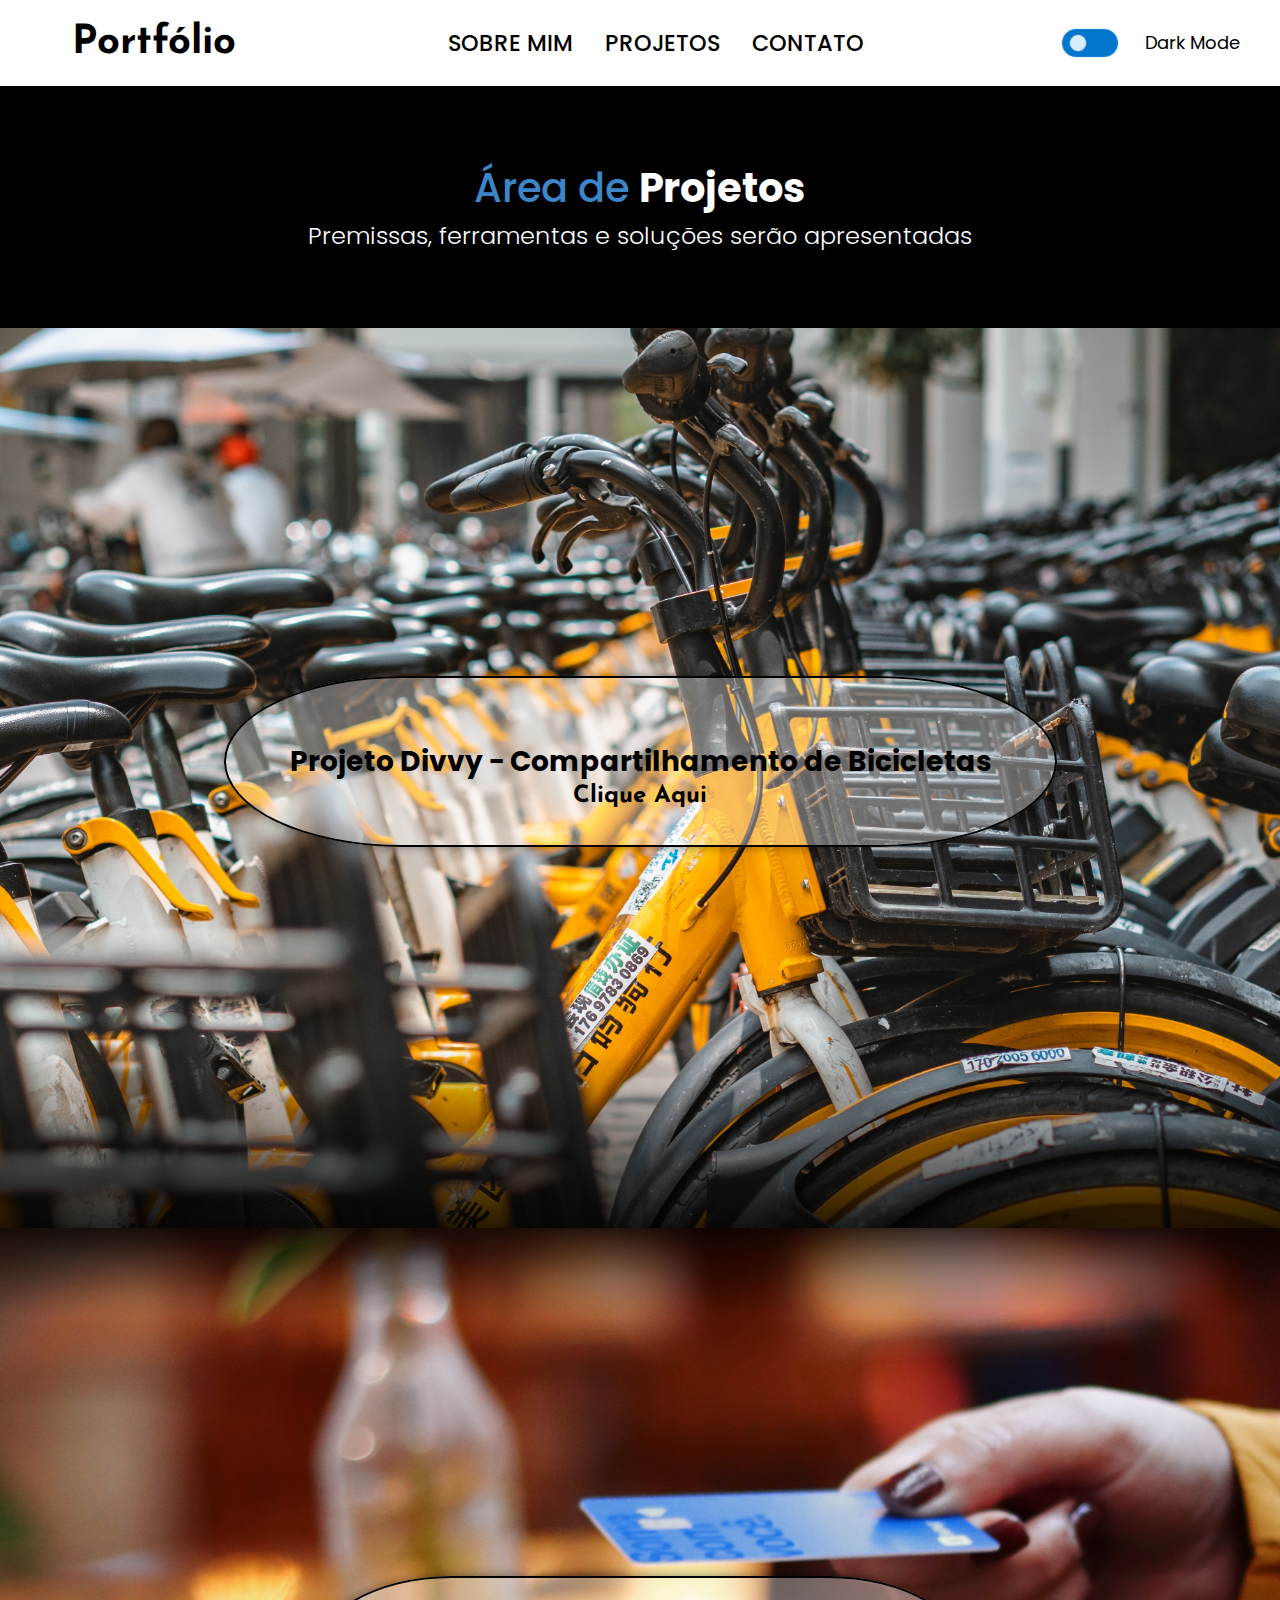
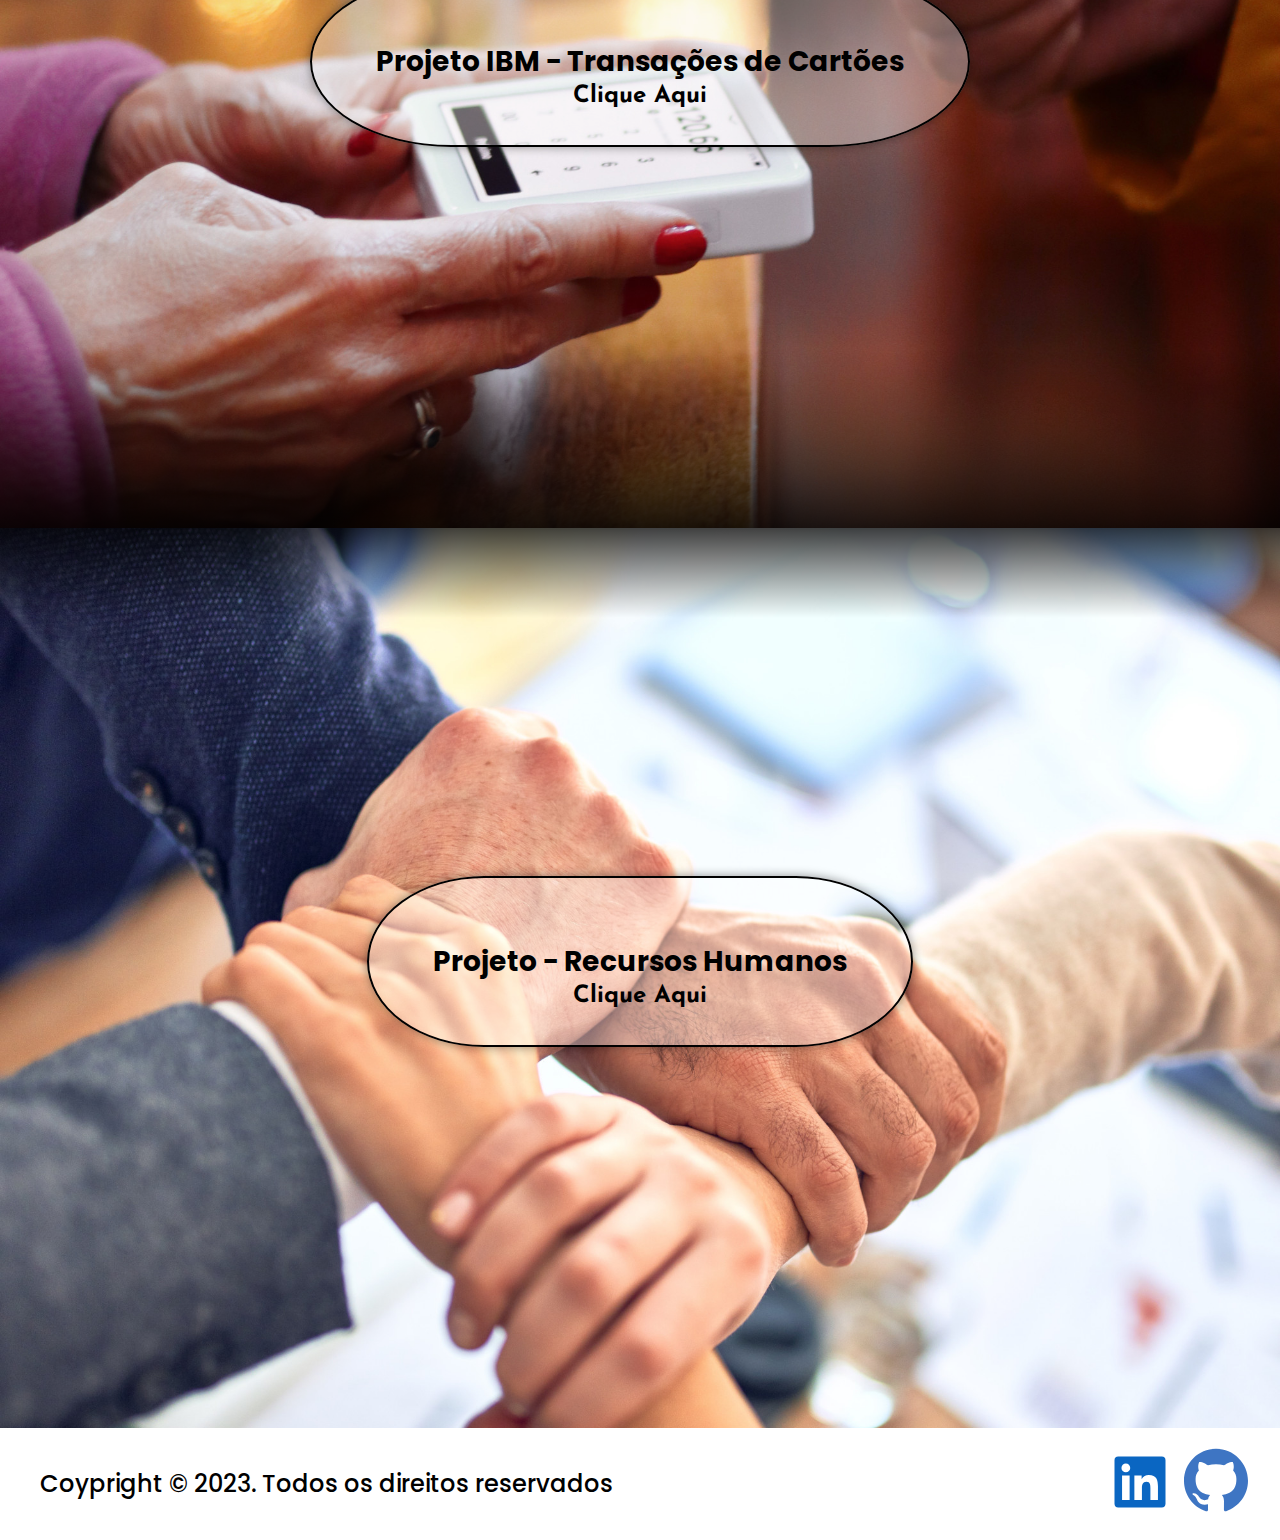
==== commit ab163be3: "Alteração na versão tablet(notebook) e mobile" ====
--- a/Portfolio_DiegoBraga/projetos.html
+++ b/Portfolio_DiegoBraga/projetos.html
@@ -113,7 +113,7 @@
                 <h2 class="texto_principal_projeto">Arquitetura de Dados</h2>
                 <div class="content1">
                     <p class="texto_descricao_projeto">Nessa etapa, o objetivo foi desenhar a arquitetura, isto é, o caminho pelo qual os dados partiriam desde o computador até a disponibilização para a ferramenta de visualização de dados. Abaixo, pode-se observar o desenho dessa arquitetura:</p>
-                    <img  class = "imagem_projeto" src="imagens/Credit_Card_Project.drawio.png" alt="Arquitetura dos Dados">
+                    <img  class = "imagem_projeto desktop_projeto" src="imagens/Credit_Card_Project.drawio.png" alt="Arquitetura dos Dados">
                     <ul class="lista_item_projeto">
                         <li class="item_projeto">Tudo se inicia com o download dos dados do case <a class = "link_projeto" href="https://www.kaggle.com/datasets/yingwurenjian/chicago-divvy-bicycle-sharing-data">Chicago Divvy</a> no Kaggle.</li>
                         <li class="item_projeto">Após isso, os dados são inseridos em um bucket, chamado de Raw, no S3 dentro da AWS. Esses dados chegarão brutos, em .csv, e serão processados pelo EMR (Elastic Map Reduce) e serão salvos em .parquet em outro bucket no S3, chamado de Curated.</li>
